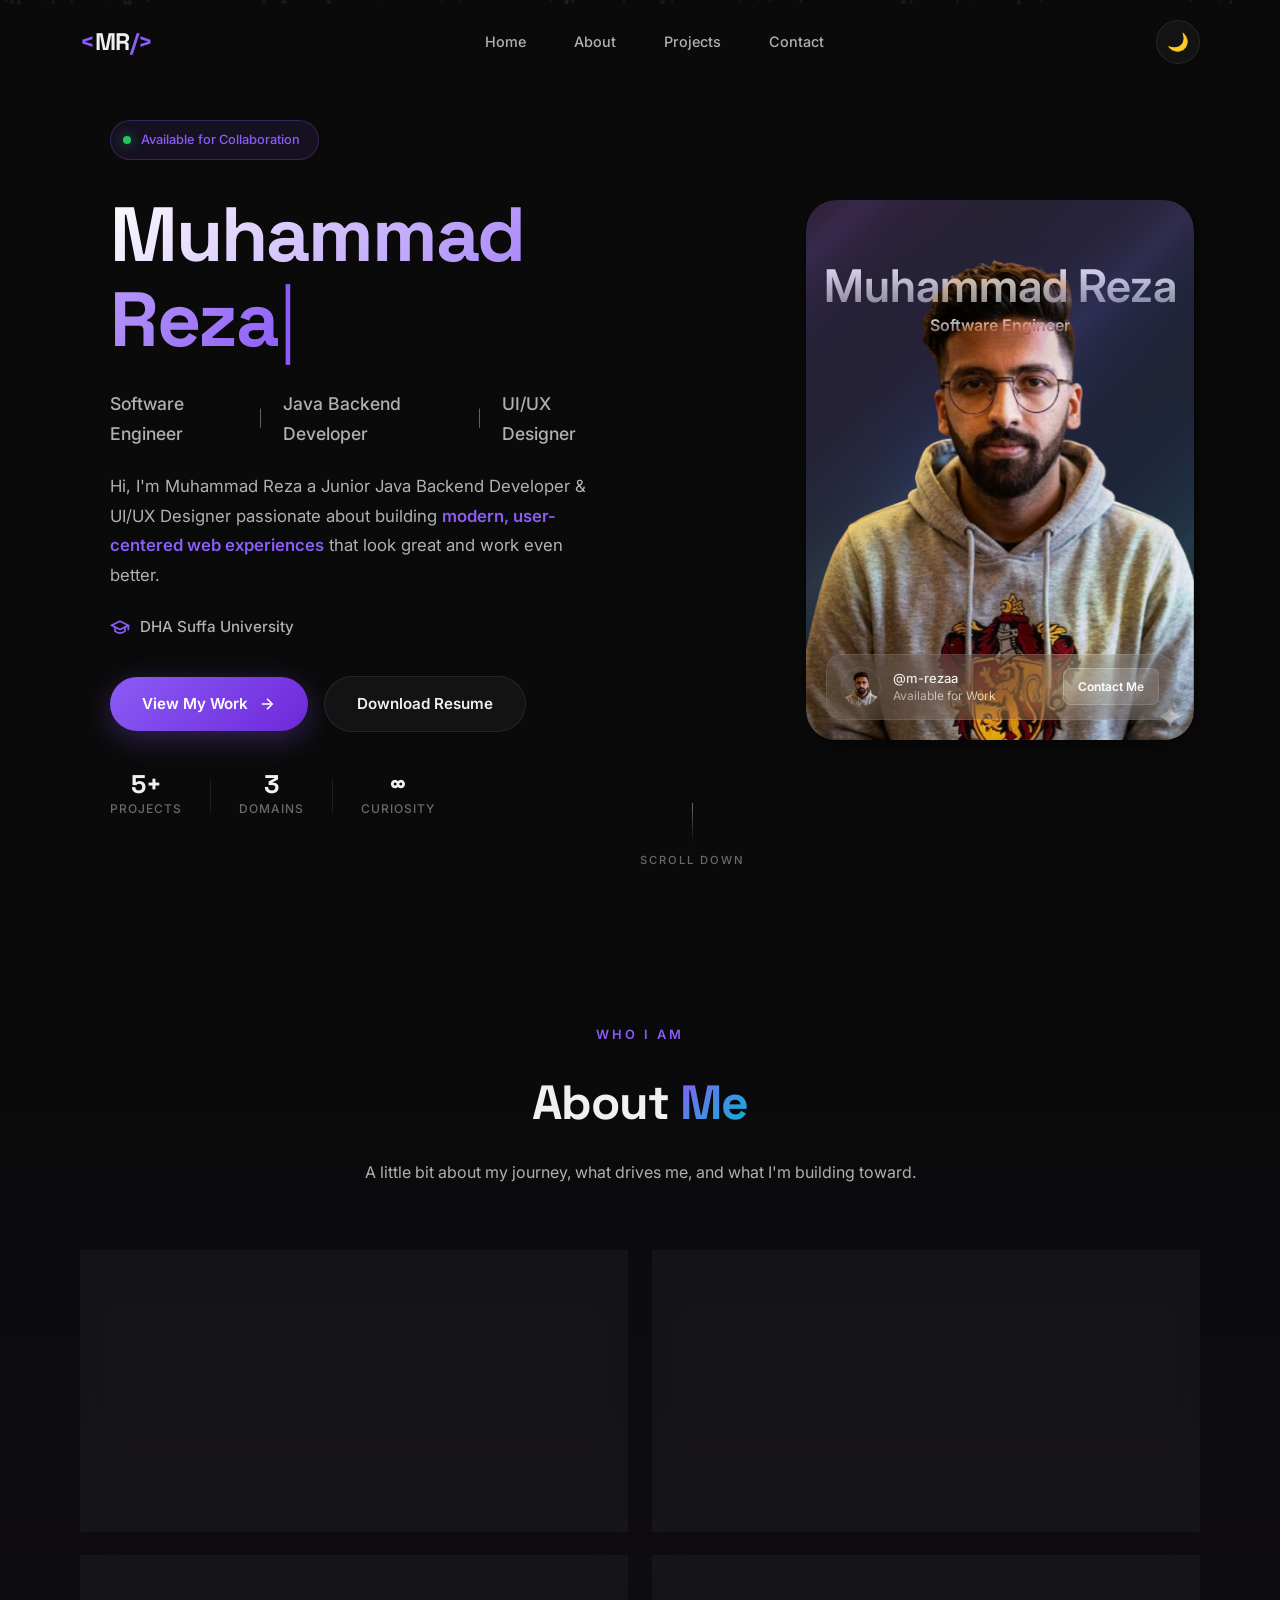
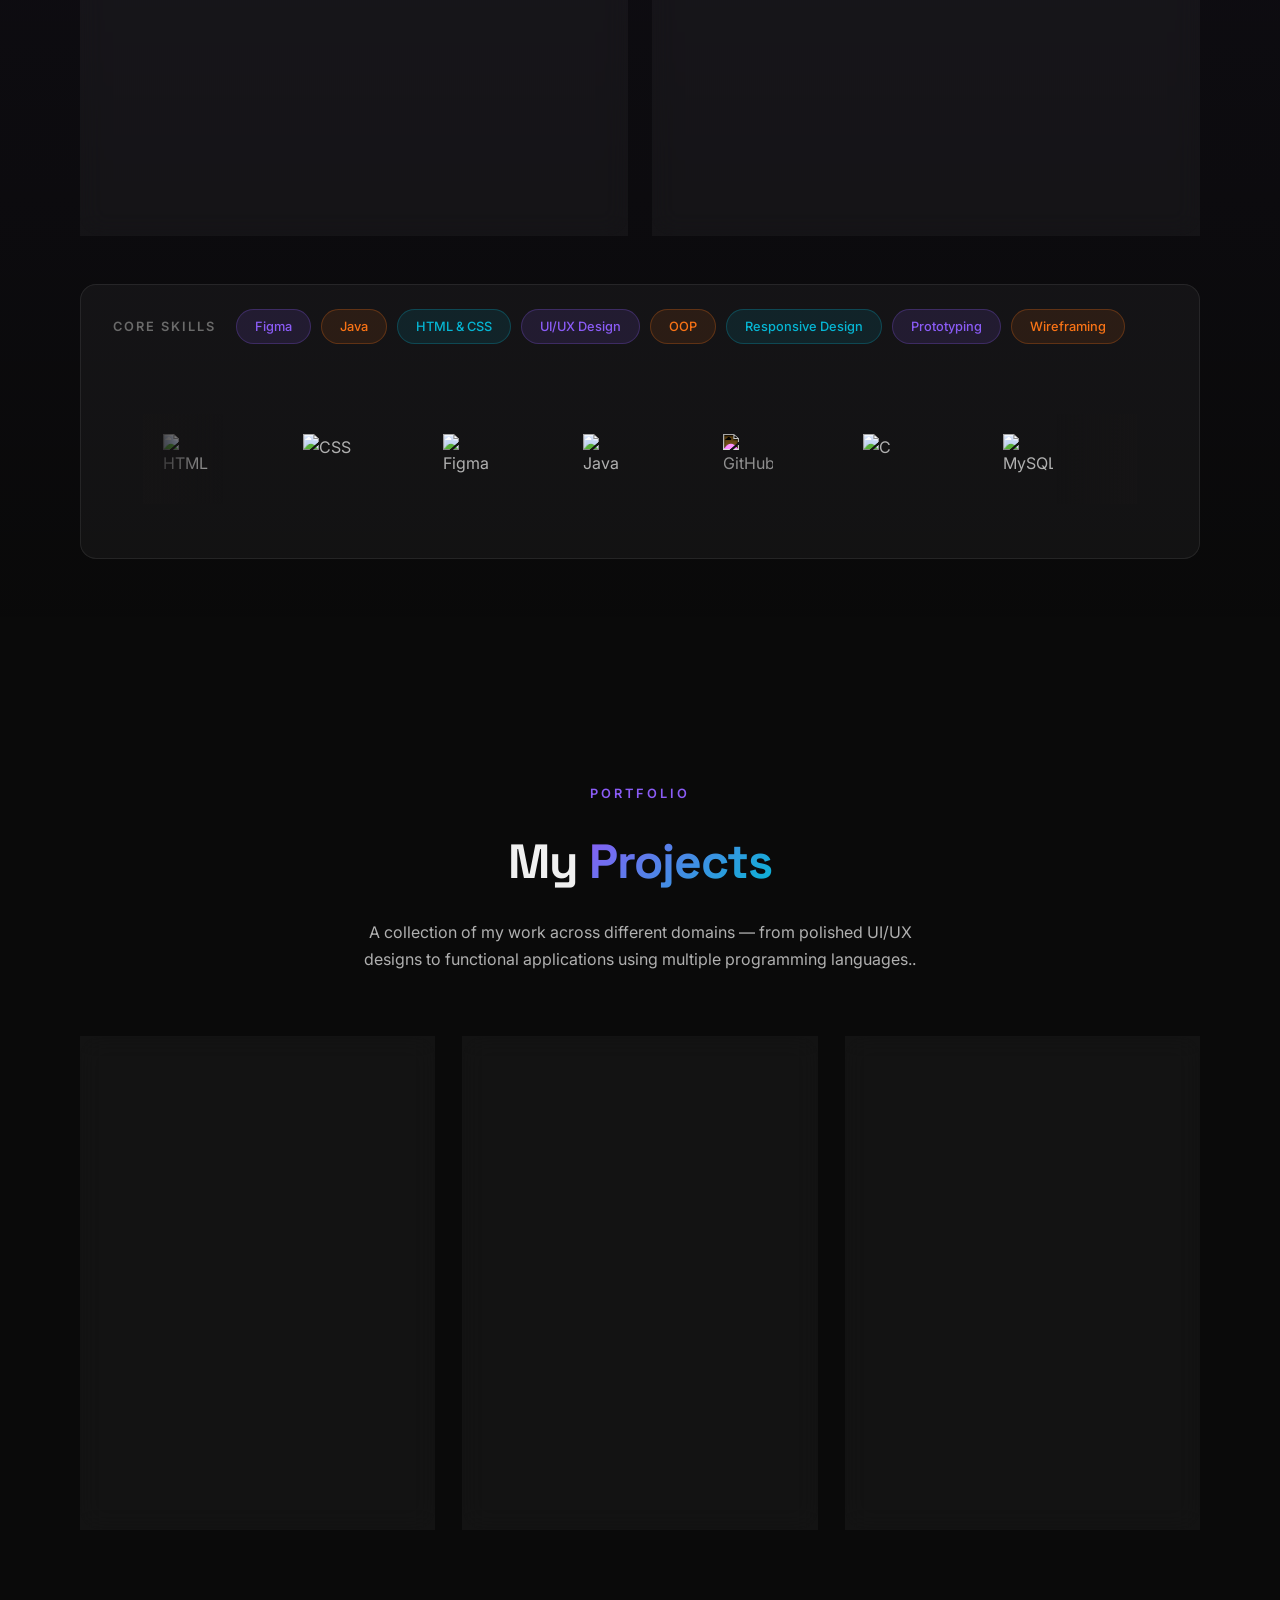
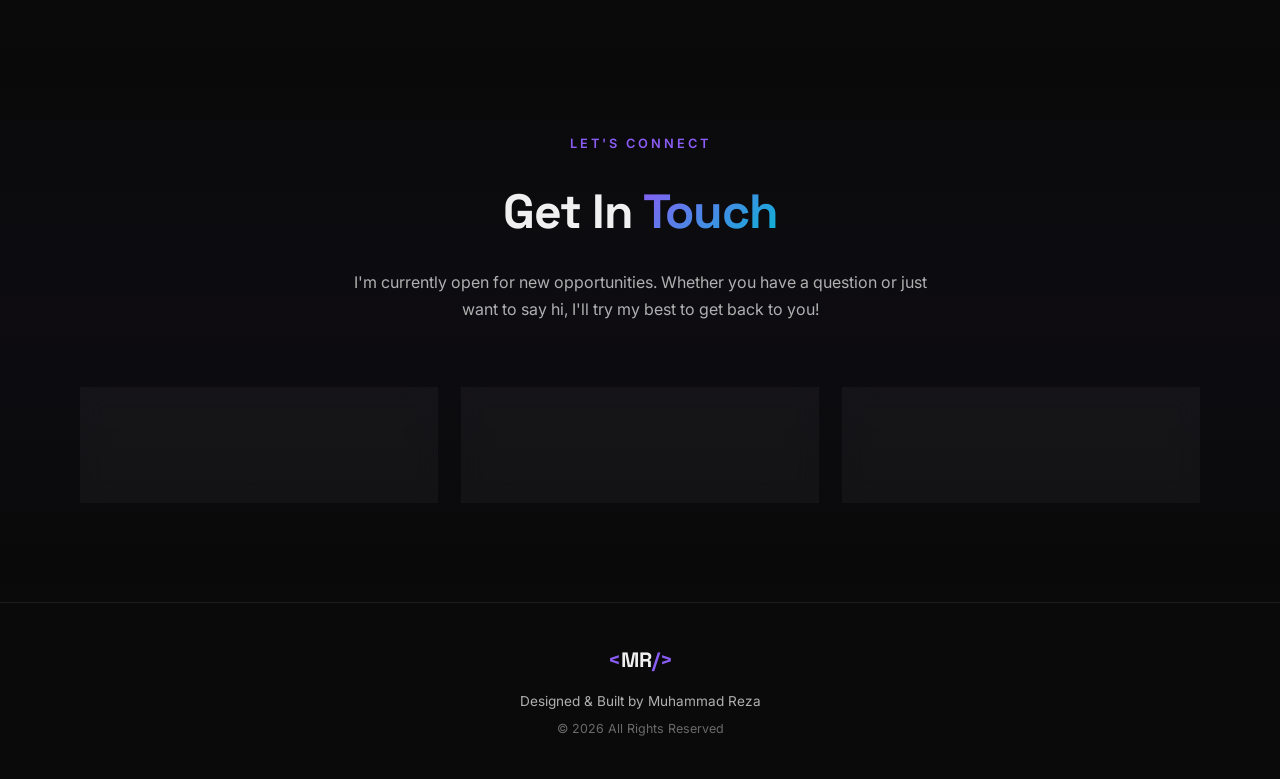
==== index.html @ 464d086c "Updated index.html" ====
<!DOCTYPE html>
<html lang="en" data-theme="dark">
<head>
    <meta charset="UTF-8">
    <meta name="viewport" content="width=device-width, initial-scale=1.0">
    <meta name="description" content="Muhammad Reza - Software Engineer & UI/UX Designer Portfolio. DHA Suffa University student skilled in Figma, Java, and Web Development.">
    <link rel="icon" type="image/png" href="favicon.png" sizes="32x32">
    <title>Muhammad Reza | Software Engineer & UI/UX Designer</title>
    <link rel="preconnect" href="https://fonts.googleapis.com">
    <link rel="preconnect" href="https://fonts.gstatic.com" crossorigin>
    <link href="https://fonts.googleapis.com/css2?family=Inter:wght@300;400;500;600;700;800;900&family=Space+Grotesk:wght@400;500;600;700&display=swap" rel="stylesheet">
    <link href="https://unpkg.com/aos@2.3.4/dist/aos.css" rel="stylesheet">
    <link rel="stylesheet" href="style.css">
</head>
<body>
    <div class="particles" id="particles"></div>

    <!-- Navigation -->
    <nav class="navbar" id="navbar">
        <div class="nav-container">
            <a href="#" class="nav-logo">
                <span class="logo-bracket">&lt;</span>MR<span class="logo-bracket">/&gt;</span>
            </a>
            <ul class="nav-links">
                <li><a href="#home" class="nav-link active">Home</a></li>
                <li><a href="#about" class="nav-link">About</a></li>
                <li><a href="#projects" class="nav-link">Projects</a></li>
                <li><a href="#contact" class="nav-link">Contact</a></li>
            </ul>
            <button class="theme-toggle" id="themeToggle" aria-label="Toggle dark mode">
                <span class="theme-icon moon">🌙</span>
                <span class="theme-icon sun">☀️</span>
            </button>
        </div>
    </nav>

    <!-- Hero Section -->
    <section class="hero" id="home">
        <div class="hero-container">
            <div class="hero-content">
                <div class="hero-badge">
                    <span class="badge-dot"></span>
                    <span>Available for Collaboration</span>
                </div>

                <h1 class="hero-name text-type-heading">
                    <span id="textTypeContent" class="text-type__content"></span><span id="textTypeCursor" class="text-type__cursor">|</span>
                </h1>

                <div class="hero-titles">
                    <span class="title-tag">Software Engineer</span>
                    <span class="title-divider">|</span>
                    <span class="title-tag">Java Backend Developer</span>
                    <span class="title-divider">|</span>
                    <span class="title-tag">UI/UX Designer</span>
                </div>

                <p class="hero-tagline">
                    Hi, I'm Muhammad Reza a Junior Java Backend Developer & UI/UX Designer passionate about building <span class="tagline-highlight">modern, user-centered web experiences</span> that look great and work even better.
                </p>

                <div class="hero-university">
                    <svg class="uni-icon" viewBox="0 0 24 24" fill="none" stroke="currentColor" stroke-width="2">
                        <path d="M22 10v6M2 10l10-5 10 5-10 5z"/>
                        <path d="M6 12v5c3 3 9 3 12 0v-5"/>
                    </svg>
                    <span>DHA Suffa University</span>
                </div>

                <div class="hero-cta">
                    <a href="#projects" class="btn btn-primary">
                        <span>View My Work</span>
                        <svg viewBox="0 0 24 24" fill="none" stroke="currentColor" stroke-width="2">
                            <path d="M5 12h14M12 5l7 7-7 7"/>
                        </svg>
                    </a>
                    <a href="Muhammad_Reza_Resume.pdf" download="Muhammad_Reza_Resume.pdf" class="btn btn-secondary">
                        <span>Download Resume</span>
                    </a>
                </div>

                <div class="hero-stats">
                    <div class="stat-item">
                        <span class="stat-number">5+</span>
                        <span class="stat-label">Projects</span>
                    </div>
                    <div class="stat-divider"></div>
                    <div class="stat-item">
                        <span class="stat-number">3</span>
                        <span class="stat-label">Domains</span>
                    </div>
                    <div class="stat-divider"></div>
                    <div class="stat-item">
                        <span class="stat-number">∞</span>
                        <span class="stat-label">Curiosity</span>
                    </div>
                </div>
            </div>

            <div class="hero-visual">
                <div class="pc-card-wrapper" id="profileCard" style="--inner-gradient: linear-gradient(145deg,#60496e8c 0%,#71C4FF44 100%); --behind-glow-color: rgba(125, 190, 255, 0.67); --behind-glow-size: 50%;">
                    <div class="pc-behind"></div>
                    <div class="pc-card-shell">
                        <section class="pc-card">
                            <div class="pc-inside">
                                <div class="pc-shine"></div>
                                <div class="pc-glare"></div>
                                <div class="pc-content pc-avatar-content">
                                    <img class="avatar" src="reza-portfolio.png" alt="Muhammad Reza avatar" loading="lazy">
                                    <div class="pc-user-info">
                                        <div class="pc-user-details">
                                            <div class="pc-mini-avatar">
                                                <img src="reza-portfolio.png" alt="Muhammad Reza mini avatar" loading="lazy">
                                            </div>
                                            <div class="pc-user-text">
                                                <div class="pc-handle">@m-rezaa</div>
                                                <div class="pc-status">Available for Work</div>
                                            </div>
                                        </div>
                                        <button class="pc-contact-btn" type="button" aria-label="Contact Muhammad Reza">Contact Me</button>
                                    </div>
                                </div>
                                <div class="pc-content">
                                    <div class="pc-details">
                                        <h3>Muhammad Reza</h3>
                                        <p>Software Engineer</p>
                                    </div>
                                </div>
                            </div>
                        </section>
                    </div>
                </div>
            </div>
        </div>

        <div class="scroll-indicator">
            <div class="scroll-line"></div>
            <span>Scroll Down</span>
        </div>
    </section>

    <!-- About Me Section -->
    <section class="about" id="about">
        <div class="about-container">
            <div class="section-header" data-aos="fade-up">
                <span class="section-tag">Who I Am</span>
                <h2 class="section-title">About <span class="text-gradient">Me</span></h2>
                <p class="section-subtitle">A little bit about my journey, what drives me, and what I'm building toward.</p>
            </div>

            <div class="about-grid">
                <div class="about-card glass-card" data-aos="fade-up" data-aos-delay="100">
                    <div class="about-card-icon">🎯</div>
                    <h3>My Goal</h3>
                    <p>I'm working toward becoming a full-stack developer who can also design beautiful interfaces. I want to build products that are both technically solid and delightful to use — bridging the gap between engineering and design.</p>
                </div>

                <div class="about-card glass-card" data-aos="fade-up" data-aos-delay="200">
                    <div class="about-card-icon">📚</div>
                    <h3>What I'm Learning</h3>
                    <p>Right now I'm deepening my skills in <strong>JavaScript</strong> and exploring <strong>React</strong> for building dynamic UIs. I'm also leveling up my Figma prototyping and learning how great design systems are built.</p>
                </div>

                <div class="about-card glass-card" data-aos="fade-up" data-aos-delay="300">
                    <div class="about-card-icon">⚡</div>
                    <h3>What I Love Building</h3>
                    <p>I enjoy building things people actually use — clean landing pages, intuitive dashboards, and interactive experiences. If it looks great and solves a real problem, I'm in. I especially love when <strong>design meets functionality</strong>.</p>
                </div>

                <div class="about-card glass-card" data-aos="fade-up" data-aos-delay="400">
                    <div class="about-card-icon">🌱</div>
                    <h3>My Approach</h3>
                    <p>I believe great software starts with empathy. I think about the end user first, then figure out how to build it. I'm detail-oriented, curious, and always pushing myself to write cleaner code and design more thoughtfully.</p>
                </div>
            </div>

            <div class="skills-strip" data-aos="fade-up" data-aos-delay="200">
                <div class="skills-strip-top">
                    <div class="skills-label">Core Skills</div>
                    <div class="skills-list">
                        <span class="skill-badge purple">Figma</span>
                        <span class="skill-badge orange">Java</span>
                        <span class="skill-badge cyan">HTML & CSS</span>
                        <span class="skill-badge purple">UI/UX Design</span>
                        <span class="skill-badge orange">OOP</span>
                        <span class="skill-badge cyan">Responsive Design</span>
                        <span class="skill-badge purple">Prototyping</span>
                        <span class="skill-badge orange">Wireframing</span>
                    </div>
                </div>
                <div class="skills-logo-loop">
                    <div class="logoloop logoloop--horizontal logoloop--fade" role="region" aria-label="Core skills loop">
                        <div class="logoloop__track" id="skills-logoloop-track">
                            <ul class="logoloop__list" role="list">
                                <li class="logoloop__item">
                                    <div class="logoloop-logo"><img src="https://cdn.jsdelivr.net/gh/devicons/devicon@latest/icons/html5/html5-original.svg" alt="HTML" title="HTML" loading="lazy" draggable="false"></div>
                                </li>
                                <li class="logoloop__item">
                                    <div class="logoloop-logo"><img src="https://cdn.jsdelivr.net/gh/devicons/devicon@latest/icons/css3/css3-original.svg" alt="CSS" title="CSS" loading="lazy" draggable="false"></div>
                                </li>
                                <li class="logoloop__item">
                                    <div class="logoloop-logo"><img src="https://cdn.jsdelivr.net/gh/devicons/devicon@latest/icons/figma/figma-original.svg" alt="Figma" title="Figma" loading="lazy" draggable="false"></div>
                                </li>
                                <li class="logoloop__item">
                                    <div class="logoloop-logo"><img src="https://cdn.jsdelivr.net/gh/devicons/devicon@latest/icons/java/java-original.svg" alt="Java" title="Java" loading="lazy" draggable="false"></div>
                                </li>
                                <li class="logoloop__item">
                                    <div class="logoloop-logo logoloop-logo--github"><img src="https://cdn.jsdelivr.net/gh/devicons/devicon@latest/icons/github/github-original.svg" alt="GitHub" title="GitHub" loading="lazy" draggable="false"></div>
                                </li>
                                <li class="logoloop__item">
                                    <div class="logoloop-logo"><img src="https://cdn.jsdelivr.net/gh/devicons/devicon@latest/icons/c/c-original.svg" alt="C" title="C" loading="lazy" draggable="false"></div>
                                </li>
                                <li class="logoloop__item">
                                    <div class="logoloop-logo"><img src="https://cdn.jsdelivr.net/gh/devicons/devicon@latest/icons/mysql/mysql-original.svg" alt="MySQL" title="MySQL" loading="lazy" draggable="false"></div>
                                </li>
                            </ul>
                            <ul class="logoloop__list" role="list" aria-hidden="true">
                                <li class="logoloop__item">
                                    <div class="logoloop-logo"><img src="https://cdn.jsdelivr.net/gh/devicons/devicon@latest/icons/html5/html5-original.svg" alt="HTML" loading="lazy" draggable="false"></div>
                                </li>
                                <li class="logoloop__item">
                                    <div class="logoloop-logo"><img src="https://cdn.jsdelivr.net/gh/devicons/devicon@latest/icons/css3/css3-original.svg" alt="CSS" loading="lazy" draggable="false"></div>
                                </li>
                                <li class="logoloop__item">
                                    <div class="logoloop-logo"><img src="https://cdn.jsdelivr.net/gh/devicons/devicon@latest/icons/figma/figma-original.svg" alt="Figma" loading="lazy" draggable="false"></div>
                                </li>
                                <li class="logoloop__item">
                                    <div class="logoloop-logo"><img src="https://cdn.jsdelivr.net/gh/devicons/devicon@latest/icons/java/java-original.svg" alt="Java" loading="lazy" draggable="false"></div>
                                </li>
                                <li class="logoloop__item">
                                    <div class="logoloop-logo logoloop-logo--github"><img src="https://cdn.jsdelivr.net/gh/devicons/devicon@latest/icons/github/github-original.svg" alt="GitHub" loading="lazy" draggable="false"></div>
                                </li>
                                <li class="logoloop__item">
                                    <div class="logoloop-logo"><img src="https://cdn.jsdelivr.net/gh/devicons/devicon@latest/icons/c/c-original.svg" alt="C" loading="lazy" draggable="false"></div>
                                </li>
                                <li class="logoloop__item">
                                    <div class="logoloop-logo"><img src="https://cdn.jsdelivr.net/gh/devicons/devicon@latest/icons/mysql/mysql-original.svg" alt="MySQL" loading="lazy" draggable="false"></div>
                                </li>
                            </ul>
                        </div>
                    </div>
                </div>
            </div>
        </div>
    </section>

    <!-- Projects Section -->
    <section class="projects" id="projects">
        <div class="projects-container">
            <div class="section-header" data-aos="fade-up">
                <span class="section-tag">Portfolio</span>
                <h2 class="section-title">My <span class="text-gradient">Projects</span></h2>
                <p class="section-subtitle">A collection of my work across different domains — from polished UI/UX designs to functional applications using multiple programming languages..</p>
            </div>

            <div class="projects-grid">
                <div class="project-card glass-card" id="project-uiux" data-aos="fade-up" data-aos-delay="100">
                    <div class="card-glow card-glow-purple"></div>
                    <div class="project-icon-wrapper purple-gradient">
                        <svg viewBox="0 0 24 24" fill="none" stroke="currentColor" stroke-width="1.5">
                            <rect x="3" y="3" width="18" height="18" rx="2"/>
                            <path d="M3 9h18M9 21V9"/>
                        </svg>
                    </div>
                    <div class="project-number">01</div>
                    <h3 class="project-title">UI/UX Design</h3>
                    <p class="project-description">Mastered the art of user interface and experience design using <strong>Figma</strong>. Crafting pixel-perfect, user-centered designs with intuitive flows, clean aesthetics, and modern design principles.</p>
                    <div class="project-tags">
                        <span>Figma</span>
                        <span>Prototyping</span>
                        <span>Wireframes</span>
                    </div>
                    <a href="design.html" class="project-cta" id="btn-uiux">
                        <span>UI/UX Projects</span>
                        <svg viewBox="0 0 24 24" fill="none" stroke="currentColor" stroke-width="2">
                            <path d="M7 17L17 7M17 7H7M17 7v10"/>
                        </svg>
                    </a>
                </div>

                <div class="project-card glass-card" id="project-java" data-aos="fade-up" data-aos-delay="200">
                    <div class="card-glow card-glow-orange"></div>
                    <div class="project-icon-wrapper orange-gradient">
                        <svg viewBox="0 0 24 24" fill="none" stroke="currentColor" stroke-width="1.5">
                            <polyline points="16 18 22 12 16 6"/>
                            <polyline points="8 6 2 12 8 18"/>
                        </svg>
                    </div>
                    <div class="project-number">02</div>
                    <h3 class="project-title">Java Backend Development</h3>
                    <p class="project-description">Built multiple real world projects using <strong>Java</strong> with a focus on object-oriented programming concepts, <strong>GUI</strong> Integration, clean architecture, and efficient Backend <strong>MySQL</strong> logic.</p>
                    <div class="project-tags">
                        <span>Java</span>
                        <span>OOP</span>
                        <span>GUI</span>
                        <span>DSA</span>
                    </div>
                    <a href="java.html" class="project-cta" id="btn-java">
                        <span>Java Projects</span>
                        <svg viewBox="0 0 24 24" fill="none" stroke="currentColor" stroke-width="2">
                            <path d="M7 17L17 7M17 7H7M17 7v10"/>
                        </svg>
                    </a>
                </div>

                <div class="project-card glass-card" id="project-c" data-aos="fade-up" data-aos-delay="300">
                    <div class="card-glow card-glow-cyan"></div>
                    <div class="project-icon-wrapper cyan-gradient">
                        <svg viewBox="0 0 24 24" fill="none" stroke="currentColor" stroke-width="1.5">
                            <path d="M18.5 9.5a7 7 0 1 0 0 5M18.5 12h-5"/>
                        </svg>
                    </div>
                    <div class="project-number">03</div>
                    <h3 class="project-title">C Language</h3>
                    <p class="project-description">Built foundational programs like <strong>Cricket game</strong> and <strong>Food Ordering System</strong> in <strong>C</strong> focusing on memory management, data structures, and low-level programming. Developed problem-solving skills through hands-on implementations of algorithms and system-level logic.</p>
                    <div class="project-tags">
                        <span>C</span>
                        <span>Algorithms</span>
                    </div>
                    <a href="c.html" class="project-cta" id="btn-c">
                        <span>C Projects</span>
                        <svg viewBox="0 0 24 24" fill="none" stroke="currentColor" stroke-width="2">
                            <path d="M7 17L17 7M17 7H7M17 7v10"/>
                        </svg>
                    </a>
                </div>

            </div>
        </div>
    </section>

    <!-- Contact Section -->
    <section class="contact" id="contact">
        <div class="contact-container">
            <div class="section-header" data-aos="fade-up">
                <span class="section-tag">Let's Connect</span>
                <h2 class="section-title">Get In <span class="text-gradient">Touch</span></h2>
                <p class="section-subtitle">I'm currently open for new opportunities. Whether you have a question or just want to say hi, I'll try my best to get back to you!</p>
            </div>

            <div class="contact-grid">
                <a href="https://www.linkedin.com/in/muhammad-reza-rawjani" target="_blank" class="contact-card glass-card" data-aos="fade-up" data-aos-delay="100">
                    <div class="contact-icon linkedin">
                        <svg viewBox="0 0 24 24" fill="none" stroke="currentColor" stroke-width="2">
                            <path d="M16 8a6 6 0 0 1 6 6v7h-4v-7a2 2 0 0 0-2-2 2 2 0 0 0-2 2v7h-4v-7a6 6 0 0 1 6-6z"/>
                            <rect x="2" y="9" width="4" height="12"/>
                            <circle cx="4" cy="4" r="2"/>
                        </svg>
                    </div>
                    <div class="contact-info">
                        <h3>LinkedIn</h3>
                        <p>Let's connect</p>
                    </div>
                    <div class="contact-arrow">
                        <svg viewBox="0 0 24 24" fill="none" stroke="currentColor" stroke-width="2">
                            <path d="M7 17L17 7M17 7H7M17 7v10"/>
                        </svg>
                    </div>
                </a>

                <a href="mailto:rzarji00@gmail.com" class="contact-card glass-card" data-aos="fade-up" data-aos-delay="200">
                    <div class="contact-icon gmail">
                        <svg viewBox="0 0 24 24" fill="none" stroke="currentColor" stroke-width="2">
                            <path d="M4 4h16c1.1 0 2 .9 2 2v12c0 1.1-.9 2-2 2H4c-1.1 0-2-.9-2-2V6c0-1.1.9-2 2-2z"/>
                            <polyline points="22,6 12,13 2,6"/>
                        </svg>
                    </div>
                    <div class="contact-info">
                        <h3>Email</h3>
                        <p>Drop a message</p>
                    </div>
                    <div class="contact-arrow">
                        <svg viewBox="0 0 24 24" fill="none" stroke="currentColor" stroke-width="2">
                            <path d="M7 17L17 7M17 7H7M17 7v10"/>
                        </svg>
                    </div>
                </a>

                <a href="https://github.com/m-rezaa" target="_blank" class="contact-card glass-card" data-aos="fade-up" data-aos-delay="300">
                    <div class="contact-icon github">
                        <svg viewBox="0 0 24 24" fill="none" stroke="currentColor" stroke-width="2">
                            <path d="M9 19c-5 1.5-5-2.5-7-3m14 6v-3.87a3.37 3.37 0 0 0-.94-2.61c3.14-.35 6.44-1.54 6.44-7A5.44 5.44 0 0 0 20 4.77 5.07 5.07 0 0 0 19.91 1S18.73.65 16 2.48a13.38 13.38 0 0 0-7 0C6.27.65 5.09 1 5.09 1A5.07 5.07 0 0 0 5 4.77a5.44 5.44 0 0 0-1.5 3.78c0 5.42 3.3 6.61 6.44 7A3.37 3.37 0 0 0 9 18.13V22"/>
                        </svg>
                    </div>
                    <div class="contact-info">
                        <h3>GitHub</h3>
                        <p>Check my code</p>
                    </div>
                    <div class="contact-arrow">
                        <svg viewBox="0 0 24 24" fill="none" stroke="currentColor" stroke-width="2">
                            <path d="M7 17L17 7M17 7H7M17 7v10"/>
                        </svg>
                    </div>
                </a>
            </div>
        </div>
    </section>

    <!-- Footer -->
    <footer class="footer">
        <div class="footer-container">
            <div class="footer-logo">
                <span class="logo-bracket">&lt;</span>MR<span class="logo-bracket">/&gt;</span>
            </div>
            <p class="footer-text">Designed & Built by Muhammad Reza</p>
            <p class="footer-copy">&copy; 2026 All Rights Reserved</p>
        </div>
    </footer>

    <script src="https://unpkg.com/aos@2.3.4/dist/aos.js"></script>
    <script src="script.js"></script>
</body>
</html>
---- style.css ----
/* ===== RESET & BASE ===== */
*, *::before, *::after { margin: 0; padding: 0; box-sizing: border-box; }

/* ===== DARK THEME (default) ===== */
:root,
[data-theme="dark"] {
    --bg: #0a0a0a;
    --bg-2: #111111;
    --bg-3: #1a1a1a;
    --border: rgba(255, 255, 255, 0.08);
    --border-hover: rgba(255, 255, 255, 0.16);
    --text: #f0f0f0;
    --text-muted: #b0b0b0;
    --text-dim: #6a6a6a;
    --glass-bg: rgba(255, 255, 255, 0.04);
    --glass-hover: rgba(255, 255, 255, 0.08);
    --purple: #8b5cf6;
    --purple-glow: rgba(139, 92, 246, 0.3);
    --orange: #f97316;
    --orange-glow: rgba(249, 115, 22, 0.3);
    --cyan: #06b6d4;
    --cyan-glow: rgba(6, 182, 212, 0.3);
    --shadow: rgba(0, 0, 0, 0.5);
    --particle-color: rgba(255, 255, 255, 0.06);
    --nav-bg: rgba(10, 10, 10, 0.88);
}

/* ===== LIGHT THEME ===== */
[data-theme="light"] {
    --bg: #f5f5f7;
    --bg-2: #ffffff;
    --bg-3: #ebebeb;
    --border: rgba(0, 0, 0, 0.08);
    --border-hover: rgba(0, 0, 0, 0.16);
    --text: #111111;
    --text-muted: #555555;
    --text-dim: #999999;
    --glass-bg: rgba(255, 255, 255, 0.7);
    --glass-hover: rgba(255, 255, 255, 0.9);
    --purple: #7c3aed;
    --purple-glow: rgba(124, 58, 237, 0.2);
    --orange: #ea580c;
    --orange-glow: rgba(234, 88, 12, 0.2);
    --cyan: #0891b2;
    --cyan-glow: rgba(8, 145, 178, 0.2);
    --shadow: rgba(0, 0, 0, 0.12);
    --particle-color: rgba(0, 0, 0, 0.04);
    --nav-bg: rgba(245, 245, 247, 0.88);
}

--font-main: 'Inter', sans-serif;
--font-display: 'Space Grotesk', sans-serif;

html { scroll-behavior: smooth; scroll-padding-top: 80px; }

body {
    font-family: 'Inter', sans-serif;
    background: var(--bg);
    color: var(--text-muted);
    line-height: 1.7;
    overflow-x: hidden;
    transition: background 0.4s ease, color 0.4s ease;
}

/* ===== PARTICLES ===== */
.particles {
    position: fixed; inset: 0;
    z-index: 0; pointer-events: none;
    overflow: hidden;
}

.particle {
    position: absolute;
    border-radius: 50%;
    background: var(--particle-color);
    animation: floatParticle linear infinite;
}

@keyframes floatParticle {
    0% { transform: translateY(100vh) rotate(0deg); opacity: 0; }
    10% { opacity: 1; }
    90% { opacity: 1; }
    100% { transform: translateY(-10vh) rotate(360deg); opacity: 0; }
}

/* ===== NAVBAR ===== */
.navbar {
    position: fixed; top: 0; left: 0; right: 0;
    z-index: 1000;
    padding: 20px 0;
    transition: all 0.4s ease;
    backdrop-filter: blur(0px);
}

.navbar.scrolled {
    padding: 12px 0;
    background: var(--nav-bg);
    backdrop-filter: blur(24px);
    border-bottom: 1px solid var(--border);
    box-shadow: 0 4px 30px var(--shadow);
}

.nav-container {
    max-width: 1200px; margin: 0 auto;
    padding: 0 40px;
    display: flex; justify-content: space-between; align-items: center;
}

.nav-logo {
    font-family: 'Space Grotesk', sans-serif;
    font-size: 1.5rem; font-weight: 700;
    color: var(--text);
    text-decoration: none;
    letter-spacing: -0.5px;
    transition: opacity 0.2s ease;
}
.nav-logo:hover { opacity: 0.8; }

.logo-bracket { color: var(--purple); }

.nav-links {
    display: flex; gap: 8px;
    list-style: none;
}

.nav-link {
    color: var(--text-muted);
    text-decoration: none;
    font-size: 0.9rem; font-weight: 500;
    padding: 8px 20px;
    border-radius: 100px;
    transition: all 0.3s ease;
}

.nav-link:hover, .nav-link.active {
    color: var(--text);
    background: var(--glass-bg);
}

/* ===== THEME TOGGLE ===== */
.theme-toggle {
    width: 44px; height: 44px;
    border-radius: 50%;
    border: 1px solid var(--border);
    background: var(--glass-bg);
    cursor: pointer;
    display: flex; align-items: center; justify-content: center;
    font-size: 1.1rem;
    transition: all 0.3s ease;
    position: relative;
    overflow: hidden;
    backdrop-filter: blur(8px);
}

.theme-toggle:hover {
    background: var(--glass-hover);
    border-color: var(--border-hover);
    transform: rotate(15deg) scale(1.1);
}

.theme-icon {
    position: absolute;
    transition: all 0.4s cubic-bezier(0.4, 0, 0.2, 1);
}

[data-theme="dark"] .moon { opacity: 1; transform: translateY(0); }
[data-theme="dark"] .sun  { opacity: 0; transform: translateY(20px); }
[data-theme="light"] .moon { opacity: 0; transform: translateY(-20px); }
[data-theme="light"] .sun  { opacity: 1; transform: translateY(0); }

/* ===== GLASS CARD ===== */
.glass-card {
    background: var(--glass-bg);
    border: 1px solid var(--border);
    border-radius: 16px;
    backdrop-filter: blur(12px);
    transition: all 0.4s cubic-bezier(0.4, 0, 0.2, 1);
}

.glass-card:hover {
    background: var(--glass-hover);
    border-color: var(--border-hover);
    transform: translateY(-6px);
    box-shadow: 0 24px 60px var(--shadow);
}

/* ===== HERO SECTION ===== */
.hero {
    min-height: 100vh;
    display: flex; align-items: center;
    position: relative; z-index: 1;
    padding: 120px 0 80px;
}

.hero-container {
    max-width: 1200px; margin: 0 auto;
    padding: 0 40px;
    display: grid;
    grid-template-columns: 1.2fr 0.8fr;
    gap: 120px; align-items: center;
}

.hero-content {
    margin-left: 30px;
    margin-right: 60px;
    padding-right: 10px;
}

/* Hero Badge */
.hero-badge {
    display: inline-flex; align-items: center; gap: 10px;
    padding: 8px 18px 8px 12px;
    border-radius: 100px;
    background: rgba(139, 92, 246, 0.1);
    border: 1px solid rgba(139, 92, 246, 0.25);
    font-size: 0.8rem; font-weight: 500;
    color: var(--purple);
    margin-bottom: 32px;
    animation: fadeInUp 0.8s ease;
}

.badge-dot {
    width: 8px; height: 8px;
    border-radius: 50%;
    background: #22c55e;
    box-shadow: 0 0 12px rgba(34, 197, 94, 0.6);
    animation: pulse 2s infinite;
}

@keyframes pulse {
    0%, 100% { opacity: 1; transform: scale(1); }
    50% { opacity: 0.6; transform: scale(1.3); }
}

/* Hero Name */
.hero-name {
    font-family: 'Space Grotesk', sans-serif;
    font-size: clamp(3rem, 6vw, 5rem);
    font-weight: 800;
    line-height: 1.05;
    letter-spacing: -2px;
    margin-bottom: 20px;
}

.name-line { display: block; color: var(--text); animation: fadeInUp 0.8s ease 0.1s both; }

.name-highlight {
    background: linear-gradient(135deg, var(--purple), var(--cyan));
    -webkit-background-clip: text;
    -webkit-text-fill-color: transparent;
    background-clip: text;
    animation: fadeInUp 0.8s ease 0.2s both;
}

/* Hero Titles */
.hero-titles {
    display: flex; align-items: center; gap: 20px;
    margin-bottom: 24px;
    animation: fadeInUp 0.8s ease 0.3s both;
}

.title-tag {
    font-size: 1.1rem; font-weight: 500;
    color: var(--text-muted);
}

.title-divider {
    color: var(--text-dim);
    font-weight: 300;
}

/* Hero Tagline */
.hero-tagline {
    font-size: 1.05rem;
    color: var(--text-muted);
    line-height: 1.75;
    margin-bottom: 24px;
    max-width: 520px;
    animation: fadeInUp 0.8s ease 0.35s both;
}

.tagline-highlight {
    color: var(--purple);
    font-weight: 600;
}

/* University */
.hero-university {
    display: inline-flex; align-items: center; gap: 10px;
    font-size: 0.95rem; font-weight: 500;
    color: var(--text-muted);
    margin-bottom: 36px;
    animation: fadeInUp 0.8s ease 0.4s both;
}

.uni-icon { width: 20px; height: 20px; color: var(--purple); }

/* Hero CTA */
.hero-cta {
    display: flex; align-items: center; gap: 16px;
    flex-wrap: wrap;
    animation: fadeInUp 0.8s ease 0.5s both;
    margin-bottom: 40px;
}

.btn {
    display: inline-flex; align-items: center; gap: 10px;
    padding: 14px 32px;
    border-radius: 100px;
    font-family: 'Inter', sans-serif;
    font-size: 0.95rem; font-weight: 600;
    text-decoration: none;
    cursor: pointer;
    transition: all 0.3s ease;
    position: relative;
    overflow: hidden;
}

.btn svg { width: 18px; height: 18px; transition: transform 0.3s ease; }
.btn:hover svg { transform: translateX(4px); }

.btn-primary {
    background: linear-gradient(135deg, var(--purple), #6d28d9);
    color: #ffffff;
    box-shadow: 0 8px 30px var(--purple-glow);
}

.btn-primary:hover {
    box-shadow: 0 12px 40px rgba(139, 92, 246, 0.5);
    transform: translateY(-2px);
}

.btn-secondary {
    background: var(--glass-bg);
    border: 1px solid var(--border);
    color: var(--text);
    backdrop-filter: blur(8px);
}

.btn-secondary:hover {
    background: var(--glass-hover);
    border-color: var(--border-hover);
    transform: translateY(-2px);
}

/* Ripple */
.btn .ripple, .project-cta .ripple {
    position: absolute;
    border-radius: 50%;
    width: 8px; height: 8px;
    background: rgba(255, 255, 255, 0.35);
    transform: translate(-50%, -50%) scale(0);
    animation: rippleAnim 0.6s linear;
    pointer-events: none;
}

@keyframes rippleAnim {
    to { transform: translate(-50%, -50%) scale(30); opacity: 0; }
}

/* Hero Stats */
.hero-stats {
    display: flex; align-items: center; gap: 28px;
    animation: fadeInUp 0.8s ease 0.6s both;
}

.stat-item {
    display: flex; flex-direction: column; align-items: center; gap: 2px;
}

.stat-number {
    font-family: 'Space Grotesk', sans-serif;
    font-size: 1.6rem; font-weight: 800;
    color: var(--text);
    line-height: 1;
}

.stat-label {
    font-size: 0.75rem; font-weight: 500;
    color: var(--text-dim);
    text-transform: uppercase;
    letter-spacing: 1px;
}

.stat-divider {
    width: 1px; height: 36px;
    background: var(--border);
}

/* ===== HERO VISUAL ===== */
.hero-visual {
    display: flex; justify-content: center; align-items: center;
    animation: fadeInUp 1s ease 0.4s both;
}

.visual-3d-card {
    width: 340px; height: 400px;
    perspective: 1000px;
}

.card-inner {
    width: 100%; height: 100%;
    background: linear-gradient(145deg, rgba(255, 255, 255, 0.06), rgba(255, 255, 255, 0.02));
    border: 1px solid var(--border);
    border-radius: 24px;
    backdrop-filter: blur(20px);
    display: flex; flex-direction: column;
    align-items: center; justify-content: center;
    gap: 30px;
    position: relative; overflow: hidden;
    transform-style: preserve-3d;
    transition: transform 0.4s ease;
    box-shadow: 0 30px 80px var(--shadow), inset 0 1px 0 rgba(255, 255, 255, 0.1);
}

/* Floating Shapes */
.floating-shapes { position: absolute; inset: 0; pointer-events: none; }

.shape {
    position: absolute; border-radius: 50%;
    filter: blur(40px); opacity: 0.4;
}

.shape-1 { width: 120px; height: 120px; background: var(--purple); top: -20px; right: -20px; animation: float1 6s ease-in-out infinite; }
.shape-2 { width: 80px; height: 80px; background: var(--cyan); bottom: 20px; left: -10px; animation: float2 8s ease-in-out infinite; }
.shape-3 { width: 60px; height: 60px; background: var(--orange); top: 50%; right: 10%; animation: float3 7s ease-in-out infinite; }
.shape-4 { width: 100px; height: 100px; background: var(--purple); bottom: -20px; right: 30%; animation: float1 9s ease-in-out infinite reverse; }

@keyframes float1 {
    0%, 100% { transform: translate(0, 0) scale(1); }
    50% { transform: translate(-20px, 20px) scale(1.1); }
}
@keyframes float2 {
    0%, 100% { transform: translate(0, 0); }
    50% { transform: translate(15px, -15px); }
}
@keyframes float3 {
    0%, 100% { transform: translate(0, 0) rotate(0deg); }
    50% { transform: translate(-10px, 10px) rotate(180deg); }
}

/* Avatar */
.avatar-container {
    position: relative; z-index: 2;
    width: 120px; height: 120px;
}

.avatar-ring {
    position: absolute; inset: -6px;
    border-radius: 50%;
    border: 2px solid transparent;
    background: linear-gradient(135deg, var(--purple), var(--cyan)) border-box;
    -webkit-mask: linear-gradient(#fff 0 0) padding-box, linear-gradient(#fff 0 0);
    mask: linear-gradient(#fff 0 0) padding-box, linear-gradient(#fff 0 0);
    -webkit-mask-composite: xor;
    mask-composite: exclude;
    animation: spinRing 8s linear infinite;
}

@keyframes spinRing { to { transform: rotate(360deg); } }

.avatar-image {
    width: 100%; height: 100%;
    border-radius: 50%;
    object-fit: cover;
    box-shadow: 0 10px 40px var(--shadow);
    position: relative; z-index: 1;
}

/* Tech Stack Pills */
.tech-stack {
    display: flex; flex-wrap: wrap; gap: 8px;
    justify-content: center;
    position: relative; z-index: 2;
}

.tech-pill {
    padding: 6px 16px;
    border-radius: 100px;
    background: var(--glass-bg);
    border: 1px solid var(--border);
    font-size: 0.78rem; font-weight: 500;
    color: var(--text-muted);
    transition: all 0.3s ease;
}

.tech-pill:hover {
    background: var(--glass-hover);
    border-color: var(--purple);
    color: var(--purple);
    transform: translateY(-2px);
}

/* Scroll Indicator */
.scroll-indicator {
    position: absolute;
    bottom: 30px; left: 50%;
    transform: translateX(-50%);
    display: flex; flex-direction: column; align-items: center; gap: 8px;
    animation: fadeInUp 1s ease 1s both;
}

.scroll-indicator span {
    font-size: 0.7rem; font-weight: 500;
    color: var(--text-dim);
    text-transform: uppercase;
    letter-spacing: 2px;
}

.scroll-line {
    width: 1px; height: 40px;
    background: linear-gradient(to bottom, var(--text-dim), transparent);
    animation: scrollBounce 2s ease-in-out infinite;
}

@keyframes scrollBounce {
    0%, 100% { transform: scaleY(1); opacity: 1; }
    50% { transform: scaleY(0.5); opacity: 0.3; }
}

/* ===== ABOUT SECTION ===== */
.about {
    position: relative; z-index: 1;
    padding: 120px 0 100px;
    background: linear-gradient(180deg, transparent, rgba(139, 92, 246, 0.03), transparent);
}

.about-container {
    max-width: 1200px; margin: 0 auto;
    padding: 0 40px;
}

.about-grid {
    display: grid;
    grid-template-columns: repeat(2, 1fr);
    gap: 24px;
    margin-bottom: 48px;
}

.about-card {
    padding: 32px;
    border-radius: 20px;
    transition: all 0.4s cubic-bezier(0.4, 0, 0.2, 1);
}

.about-card:hover {
    transform: translateY(-6px);
    box-shadow: 0 24px 60px var(--shadow);
    border-color: rgba(139, 92, 246, 0.2);
}

.about-card-icon {
    font-size: 2rem;
    margin-bottom: 16px;
    display: block;
}

.about-card h3 {
    font-family: 'Space Grotesk', sans-serif;
    font-size: 1.15rem; font-weight: 700;
    color: var(--text);
    margin-bottom: 12px;
}

.about-card p {
    font-size: 0.9rem;
    color: var(--text-muted);
    line-height: 1.75;
}

.about-card p strong {
    color: var(--text);
    font-weight: 600;
}

/* Skills Strip */
.skills-strip {
    display: flex; flex-direction: column; gap: 36px;
    padding: 24px 32px;
    border-radius: 16px;
    background: var(--glass-bg);
    border: 1px solid var(--border);
}

.skills-strip-top {
    display: flex; align-items: center; gap: 20px;
    flex-wrap: wrap;
}

.skills-label {
    font-size: 0.8rem; font-weight: 600;
    text-transform: uppercase;
    letter-spacing: 2px;
    color: var(--text-dim);
    white-space: nowrap;
}

.skills-list {
    display: flex; flex-wrap: wrap; gap: 10px;
}

/* ===== LOGO LOOP ===== */
.skills-logo-loop {
    width: 100%;
    margin-top: 4px;
    padding: 30px 30px;
}

.logoloop {
    position: relative;
    overflow: hidden;
    width: 100%;
    --logoloop-gap: 90px;
    --logoloop-fade-color: #151415;
}

[data-theme="light"] .logoloop {
    --logoloop-fade-color: #ffffff;
}

.logoloop__track {
    display: flex;
    width: max-content;
    will-change: transform;
    user-select: none;
    animation: logoloop-scroll 22s linear infinite;
}

.logoloop__track.paused {
    animation-play-state: paused;
}

.logoloop__list {
    display: flex;
    align-items: center;
    list-style: none;
    padding: 20px;
    margin: 0;
}

.logoloop__item {
    flex: 0 0 auto;
    margin-right: var(--logoloop-gap);
}

.logoloop__item:last-child {
    margin-right: var(--logoloop-gap);
}

.logoloop-logo {
    display: flex;
    align-items: center;
    justify-content: center;
    transition: transform 0.3s cubic-bezier(0.4, 0, 0.2, 1);
    cursor: default;
}

.logoloop-logo img {
    height: 50px;
    width: 50px;
    object-fit: contain;
    display: block;
    pointer-events: none;
    transition: transform 0.3s cubic-bezier(0.4, 0, 0.2, 1),
                filter 0.3s ease;
}

.logoloop__item:hover .logoloop-logo {
    transform: translateY(-3px);
}

.logoloop__item:hover .logoloop-logo img {
    transform: scale(1.15);
}

.logoloop-logo--github img {
    filter: invert(1) brightness(1.8);
}

[data-theme="light"] .logoloop-logo--github img {
    filter: none;
}

.logoloop--fade::before,
.logoloop--fade::after {
    content: '';
    position: absolute;
    top: 0; bottom: 0;
    width: clamp(24px, 8%, 80px);
    pointer-events: none;
    z-index: 10;
}

.logoloop--fade::before {
    left: 0;
    background: linear-gradient(to right, var(--logoloop-fade-color) 0%, transparent 100%);
}

.logoloop--fade::after {
    right: 0;
    background: linear-gradient(to left, var(--logoloop-fade-color) 0%, transparent 100%);
}

@keyframes logoloop-scroll {
    from { transform: translateX(0); }
    to   { transform: translateX(-50%); }
}

@media (prefers-reduced-motion: reduce) {
    .logoloop__track { animation: none !important; }
}

.skill-badge {
    padding: 6px 18px;
    border-radius: 100px;
    font-size: 0.8rem; font-weight: 500;
    transition: all 0.3s ease;
}

.skill-badge:hover { transform: translateY(-2px) scale(1.05); }

.skill-badge.purple {
    background: rgba(139, 92, 246, 0.12);
    border: 1px solid rgba(139, 92, 246, 0.25);
    color: var(--purple);
}

.skill-badge.orange {
    background: rgba(249, 115, 22, 0.1);
    border: 1px solid rgba(249, 115, 22, 0.25);
    color: var(--orange);
}

.skill-badge.cyan {
    background: rgba(6, 182, 212, 0.1);
    border: 1px solid rgba(6, 182, 212, 0.25);
    color: var(--cyan);
}

/* ===== PROJECTS SECTION ===== */
.projects {
    position: relative; z-index: 1;
    padding: 120px 0 100px;
}

.projects-container {
    max-width: 1200px; margin: 0 auto;
    padding: 0 40px;
}

.section-header {
    text-align: center;
    margin-bottom: 64px;
}

.section-tag {
    display: inline-block;
    font-size: 0.8rem; font-weight: 600;
    text-transform: uppercase;
    letter-spacing: 3px;
    color: var(--purple);
    margin-bottom: 16px;
}

.section-title {
    font-family: 'Space Grotesk', sans-serif;
    font-size: clamp(2rem, 4vw, 3rem);
    font-weight: 800;
    color: var(--text);
    letter-spacing: -1px;
    margin-bottom: 16px;
}

.text-gradient {
    background: linear-gradient(135deg, var(--purple), var(--cyan));
    -webkit-background-clip: text;
    -webkit-text-fill-color: transparent;
    background-clip: text;
}

.section-subtitle {
    max-width: 600px; margin: 0 auto;
    font-size: 1rem; color: var(--text-muted);
    line-height: 1.7;
}

/* Project Cards Grid */
.projects-grid {
    display: grid;
    grid-template-columns: repeat(3, 1fr);
    gap: 28px;
}

.project-card {
    padding: 36px 30px;
    border-radius: 20px;
    position: relative;
    overflow: hidden;
    display: flex; flex-direction: column;
    transition: all 0.5s cubic-bezier(0.4, 0, 0.2, 1);
}

.project-card:hover {
    transform: translateY(-10px) scale(1.02);
    box-shadow: 0 30px 80px var(--shadow);
}

.card-glow {
    position: absolute;
    width: 200px; height: 200px;
    border-radius: 50%;
    filter: blur(80px);
    opacity: 0;
    transition: opacity 0.5s ease;
    pointer-events: none;
}

.project-card:hover .card-glow { opacity: 1; }

.card-glow-purple { background: var(--purple-glow); top: -60px; right: -60px; }
.card-glow-orange { background: var(--orange-glow); top: -60px; right: -60px; }
.card-glow-cyan { background: var(--cyan-glow); top: -60px; right: -60px; }

.project-icon-wrapper {
    width: 56px; height: 56px;
    border-radius: 14px;
    display: flex; align-items: center; justify-content: center;
    margin-bottom: 20px;
    position: relative; z-index: 1;
    transition: transform 0.3s ease;
}

.project-card:hover .project-icon-wrapper { transform: scale(1.1) rotate(-3deg); }

.project-icon-wrapper svg { width: 26px; height: 26px; color: #ffffff; }

.purple-gradient { background: linear-gradient(135deg, var(--purple), #6d28d9); box-shadow: 0 8px 24px var(--purple-glow); }
.orange-gradient { background: linear-gradient(135deg, var(--orange), #ea580c); box-shadow: 0 8px 24px var(--orange-glow); }
.cyan-gradient { background: linear-gradient(135deg, var(--cyan), #0891b2); box-shadow: 0 8px 24px var(--cyan-glow); }

.project-number {
    font-family: 'Space Grotesk', sans-serif;
    font-size: 4rem; font-weight: 800;
    color: rgba(255, 255, 255, 0.03);
    position: absolute;
    top: 16px; right: 24px;
    line-height: 1;
    transition: color 0.4s ease;
}

[data-theme="light"] .project-number { color: rgba(0, 0, 0, 0.04); }

.project-card:hover .project-number { color: rgba(255, 255, 255, 0.06); }
[data-theme="light"] .project-card:hover .project-number { color: rgba(0, 0, 0, 0.07); }

.project-title {
    font-family: 'Space Grotesk', sans-serif;
    font-size: 1.4rem; font-weight: 700;
    color: var(--text);
    margin-bottom: 12px;
    position: relative; z-index: 1;
}

.project-description {
    font-size: 0.88rem;
    color: var(--text-muted);
    line-height: 1.7;
    margin-bottom: 20px;
    flex: 1;
    position: relative; z-index: 1;
}

.project-description strong { color: var(--text); }

.project-tags {
    display: flex; flex-wrap: wrap; gap: 8px;
    margin-bottom: 24px;
    position: relative; z-index: 1;
}

.project-tags span {
    padding: 4px 14px;
    border-radius: 100px;
    font-size: 0.75rem; font-weight: 500;
    background: var(--glass-bg);
    border: 1px solid var(--border);
    color: var(--text-muted);
    transition: all 0.2s ease;
}

.project-card:hover .project-tags span {
    border-color: var(--border-hover);
}

.project-cta {
    display: inline-flex; align-items: center; gap: 8px;
    font-size: 0.9rem; font-weight: 600;
    font-family: inherit;
    text-decoration: none;
    padding: 12px 24px;
    border-radius: 12px;
    background: var(--glass-bg);
    border: 1px solid var(--border);
    color: var(--text);
    transition: all 0.3s ease;
    position: relative; z-index: 1;
    align-self: flex-start;
    overflow: hidden;
    cursor: pointer;
}

button.project-cta {
    width: auto;
    -webkit-appearance: none;
    appearance: none;
}

.project-cta svg { width: 16px; height: 16px; transition: transform 0.3s ease; }

.project-cta:hover {
    background: var(--glass-hover);
    border-color: var(--border-hover);
    transform: translateX(4px);
}

.project-cta:hover svg { transform: translate(3px, -3px); }

#project-uiux .project-cta:hover { border-color: rgba(139, 92, 246, 0.5); box-shadow: 0 4px 20px var(--purple-glow); }
#project-portfolio .project-cta:hover { border-color: rgba(139, 92, 246, 0.5); box-shadow: 0 4px 20px var(--purple-glow); }
#project-wireframe .project-cta:hover { border-color: rgba(139, 92, 246, 0.5); box-shadow: 0 4px 20px var(--purple-glow); }
#project-java .project-cta:hover { border-color: rgba(249, 115, 22, 0.5); box-shadow: 0 4px 20px var(--orange-glow); }
#project-web .project-cta:hover { border-color: rgba(6, 182, 212, 0.5); box-shadow: 0 4px 20px var(--cyan-glow); }

/* ===== FIGMA MODAL ===== */
.figma-modal {
    position: fixed;
    inset: 0;
    z-index: 2000;
    display: none;
    align-items: center;
    justify-content: center;
    padding: 24px;
}

.figma-modal.active {
    display: flex;
}

.figma-modal-backdrop {
    position: absolute;
    inset: 0;
    background: rgba(0, 0, 0, 0.7);
    backdrop-filter: blur(4px);
    animation: fadeIn 0.3s ease;
}

@keyframes fadeIn {
    from { opacity: 0; }
    to   { opacity: 1; }
}

.figma-modal-content {
    position: relative;
    z-index: 1;
    width: 100%;
    max-width: 1000px;
    background: var(--bg-2);
    border: 1px solid var(--border);
    border-radius: 16px;
    padding: 16px;
    box-shadow: 0 30px 80px rgba(0, 0, 0, 0.5);
    animation: modalSlideUp 0.3s ease;
}

@keyframes modalSlideUp {
    from { opacity: 0; transform: translateY(30px); }
    to   { opacity: 1; transform: translateY(0); }
}

.figma-modal-content iframe {
    width: 100%;
    height: 550px;
    border: none;
    border-radius: 8px;
    display: block;
}

.figma-modal-close {
    position: absolute;
    top: -14px;
    right: -14px;
    width: 36px;
    height: 36px;
    border-radius: 50%;
    border: 1px solid var(--border);
    background: var(--bg-3);
    color: var(--text);
    cursor: pointer;
    display: flex;
    align-items: center;
    justify-content: center;
    transition: all 0.2s ease;
    z-index: 2;
}

.figma-modal-close svg {
    width: 18px;
    height: 18px;
}

.figma-modal-close:hover {
    background: var(--orange);
    color: #fff;
    border-color: var(--orange);
    transform: rotate(90deg);
}

@media (max-width: 768px) {
    .figma-modal { padding: 16px; }
    .figma-modal-content { padding: 12px; }
    .figma-modal-content iframe { height: 400px; }
    .figma-modal-close { top: -12px; right: -12px; }
}

/* ===== PINNED CARD ===== */
.project-card.pinned {
    border-color: rgba(249, 115, 22, 0.35);
    box-shadow: 0 8px 30px rgba(249, 115, 22, 0.15);
}

.pin-badge {
    position: absolute;
    top: 18px;
    right: 20px;
    z-index: 2;
    width: 34px;
    height: 34px;
    border-radius: 8px;
    display: flex;
    align-items: center;
    justify-content: center;
    background: rgba(249, 115, 22, 0.12);
    border: 1px solid rgba(249, 115, 22, 0.25);
    color: var(--orange);
    transition: all 0.3s ease;
}

.pin-badge svg {
    width: 18px;
    height: 18px;
}

.project-card.pinned:hover .pin-badge {
    background: rgba(249, 115, 22, 0.2);
    border-color: rgba(249, 115, 22, 0.4);
    transform: rotate(-10deg) scale(1.1);
}

/* ===== CONTACT SECTION ===== */
.contact {
    position: relative; z-index: 1;
    padding: 100px 0;
    background: linear-gradient(180deg, transparent, rgba(139, 92, 246, 0.03), transparent);
}

.contact-container {
    max-width: 1200px; margin: 0 auto;
    padding: 0 40px;
}

.contact-grid {
    display: grid;
    grid-template-columns: repeat(3, 1fr);
    gap: 24px;
}

.contact-card {
    display: flex;
    align-items: center;
    gap: 20px;
    padding: 28px;
    text-decoration: none;
    color: var(--text-muted);
    transition: all 0.4s cubic-bezier(0.4, 0, 0.2, 1);
}

.contact-card:hover {
    transform: translateY(-6px);
    box-shadow: 0 20px 50px var(--shadow);
}

.contact-icon {
    width: 52px; height: 52px;
    border-radius: 14px;
    display: flex; align-items: center; justify-content: center;
    background: var(--glass-bg);
    border: 1px solid var(--border);
    transition: all 0.3s ease;
    flex-shrink: 0;
}

.contact-icon svg { width: 24px; height: 24px; }

.contact-info h3 {
    font-family: 'Space Grotesk', sans-serif;
    font-size: 1.1rem;
    color: var(--text);
    margin-bottom: 4px;
}

.contact-info p {
    font-size: 0.85rem;
    color: var(--text-muted);
}

.contact-arrow {
    margin-left: auto;
    display: flex;
    align-items: center;
    color: var(--text-dim);
    transition: all 0.3s ease;
}

.contact-arrow svg {
    width: 28px; height: 28px;
    transition: transform 0.3s ease;
}

.contact-card:hover .contact-arrow { color: var(--text-muted); }
.contact-card:hover .contact-arrow svg { transform: translate(3px, -3px); }

.contact-card:hover .linkedin {
    background: rgba(10, 102, 194, 0.18);
    border-color: rgba(10, 102, 194, 0.3);
    color: #0e87ff;
    box-shadow: 0 4px 15px rgba(10, 102, 194, 0.2);
}

.contact-card:hover .gmail {
    background: rgba(234, 67, 53, 0.18);
    border-color: rgba(234, 67, 53, 0.3);
    color: #f11400;
    box-shadow: 0 4px 15px rgba(234, 67, 53, 0.2);
}

.contact-card:hover .github {
    background: rgba(139, 92, 246, 0.15);
    border-color: rgba(139, 92, 246, 0.3);
    color: var(--purple);
    box-shadow: 0 4px 15px var(--purple-glow);
}

/* ===== FOOTER ===== */
.footer {
    position: relative; z-index: 1;
    padding: 40px 0;
    border-top: 1px solid var(--border);
}

.footer-container {
    max-width: 1200px; margin: 0 auto;
    padding: 0 40px;
    text-align: center;
}

.footer-logo {
    font-family: 'Space Grotesk', sans-serif;
    font-size: 1.3rem; font-weight: 700;
    color: var(--text);
    margin-bottom: 12px;
}

.footer-text { font-size: 0.85rem; color: var(--text-muted); margin-bottom: 4px; }
.footer-copy { font-size: 0.78rem; color: var(--text-dim); }

/* ===== TEXT TYPE ===== */
.text-type-heading {
    height: 2.3em;
    line-height: 1.1;
    overflow: hidden;
}

.text-type__content {
    display: inline;
    background: linear-gradient(135deg, #ffffff 0%, var(--purple) 100%);
    -webkit-background-clip: text;
    -webkit-text-fill-color: transparent;
    background-clip: text;
}

.text-type__cursor {
    display: inline;
    margin-left: 1px;
    color: var(--purple);
    font-weight: 300;
    animation: cursorBlink 0.9s ease-in-out infinite;
    -webkit-text-fill-color: var(--purple);
}

@keyframes cursorBlink {
    0%, 100% { opacity: 1; }
    50%       { opacity: 0; }
}

@media (max-width: 768px) {
    .text-type-heading { height: 2.5em; }
}

@media (max-width: 480px) {
    .text-type-heading { height: 3em; }
}

/* ===== PROFILE CARD ===== */
.pc-card-wrapper {
  --pointer-x: 50%;
  --pointer-y: 50%;
  --pointer-from-center: 0;
  --pointer-from-top: 0.5;
  --pointer-from-left: 0.5;
  --card-opacity: 0;
  --rotate-x: 0deg;
  --rotate-y: 0deg;
  --background-x: 50%;
  --background-y: 50%;
  --behind-glow-color: rgba(125, 190, 255, 0.67);
  --behind-glow-size: 50%;
  --inner-gradient: linear-gradient(145deg,#60496e8c 0%,#71C4FF44 100%);
  --sunpillar-1: hsl(2, 100%, 73%);
  --sunpillar-2: hsl(53, 100%, 69%);
  --sunpillar-3: hsl(93, 100%, 69%);
  --sunpillar-4: hsl(176, 100%, 76%);
  --sunpillar-5: hsl(228, 100%, 74%);
  --sunpillar-6: hsl(283, 100%, 73%);
  --sunpillar-clr-1: var(--sunpillar-1);
  --sunpillar-clr-2: var(--sunpillar-2);
  --sunpillar-clr-3: var(--sunpillar-3);
  --sunpillar-clr-4: var(--sunpillar-4);
  --sunpillar-clr-5: var(--sunpillar-5);
  --sunpillar-clr-6: var(--sunpillar-6);
  --card-radius: 30px;
  perspective: 500px;
  transform: translate3d(0, 0, 0.1px);
  position: relative;
  touch-action: none;
}

.pc-behind {
  position: absolute;
  inset: 0;
  z-index: 0;
  pointer-events: none;
  background: radial-gradient(
    circle at var(--pointer-x) var(--pointer-y),
    var(--behind-glow-color) 0%,
    transparent var(--behind-glow-size)
  );
  filter: blur(50px) saturate(1.1);
  opacity: calc(0.8 * var(--card-opacity));
  transition: opacity 200ms ease;
}

.pc-card-wrapper:hover,
.pc-card-wrapper.active {
  --card-opacity: 1;
}

.pc-card {
  height: 80svh;
  max-height: 540px;
  display: grid;
  aspect-ratio: 0.718;
  border-radius: var(--card-radius);
  position: relative;
  background-blend-mode: color-dodge, normal, normal, normal;
  animation: pc-glow-bg 12s linear infinite;
  box-shadow: rgba(0,0,0,0.8) calc((var(--pointer-from-left) * 10px) - 3px)
    calc((var(--pointer-from-top) * 20px) - 6px) 20px -5px;
  transition: transform 1s ease;
  transform: translateZ(0) rotateX(0deg) rotateY(0deg);
  background: rgba(0,0,0,0.9);
  backface-visibility: hidden;
  overflow: hidden;
}

.pc-card:hover,
.pc-card-shell.active .pc-card {
  transition: none;
  transform: translateZ(0) rotateX(var(--rotate-y)) rotateY(var(--rotate-x));
}

.pc-card-shell.entering .pc-card {
  transition: transform 180ms ease-out;
}

.pc-card-shell {
  position: relative;
  z-index: 1;
}

.pc-card * {
  display: grid;
  grid-area: 1/-1;
  border-radius: var(--card-radius);
  pointer-events: none;
}

.pc-inside {
  inset: 0;
  position: absolute;
  background-image: var(--inner-gradient);
  background-color: rgba(0,0,0,0.9);
  transform: none;
}

.pc-shine {
  mask-image: var(--icon, none);
  mask-mode: luminance;
  mask-repeat: repeat;
  mask-size: 150%;
  mask-position: top calc(200% - (var(--background-y) * 5)) left calc(100% - var(--background-x));
  transition: filter 0.8s ease;
  filter: brightness(0.66) contrast(1.33) saturate(0.33) opacity(0.5);
  animation: pc-holo-bg 18s linear infinite;
  mix-blend-mode: color-dodge;
  --space: 5%;
  --angle: -45deg;
  transform: translate3d(0,0,1px);
  overflow: hidden;
  z-index: 3;
  background: transparent;
  background-size: cover;
  background-position: center;
  background-image:
    repeating-linear-gradient(
      0deg,
      var(--sunpillar-clr-1) calc(var(--space)*1),
      var(--sunpillar-clr-2) calc(var(--space)*2),
      var(--sunpillar-clr-3) calc(var(--space)*3),
      var(--sunpillar-clr-4) calc(var(--space)*4),
      var(--sunpillar-clr-5) calc(var(--space)*5),
      var(--sunpillar-clr-6) calc(var(--space)*6),
      var(--sunpillar-clr-1) calc(var(--space)*7)
    ),
    repeating-linear-gradient(
      var(--angle),
      #0e152e 0%,
      hsl(180,10%,60%) 3.8%,
      hsl(180,29%,66%) 4.5%,
      hsl(180,10%,60%) 5.2%,
      #0e152e 10%,
      #0e152e 12%
    ),
    radial-gradient(
      farthest-corner circle at var(--pointer-x) var(--pointer-y),
      hsla(0,0%,0%,0.1) 12%,
      hsla(0,0%,0%,0.15) 20%,
      hsla(0,0%,0%,0.25) 120%
    );
  background-position:
    0 var(--background-y),
    var(--background-x) var(--background-y),
    center;
  background-blend-mode: color, hard-light;
  background-size: 500% 500%, 300% 300%, 200% 200%;
  background-repeat: repeat;
}

.pc-shine::before,
.pc-shine::after {
  content: '';
  background-position: center;
  background-size: cover;
  grid-area: 1/1;
  opacity: 0;
  transition: opacity 0.8s ease;
}

.pc-card-shell.active .pc-shine {
  filter: brightness(0.5) contrast(1.2) saturate(0.3) opacity(0.7);
  animation-play-state: paused;
}

.pc-card-shell.active .pc-shine::before,
.pc-card-shell.active .pc-shine::after {
  opacity: 0.35;
}

.pc-shine::before {
  background-image:
    linear-gradient(45deg, var(--sunpillar-4), var(--sunpillar-5), var(--sunpillar-6), var(--sunpillar-1), var(--sunpillar-2), var(--sunpillar-3)),
    radial-gradient(circle at var(--pointer-x) var(--pointer-y), hsl(0,0%,70%) 0%, hsla(0,0%,30%,0.2) 90%);
  background-size: 250% 250%, 100% 100%;
  background-position: var(--pointer-x) var(--pointer-y), center;
  background-blend-mode: color-dodge;
  filter: brightness(calc(2 - var(--pointer-from-center))) contrast(calc(var(--pointer-from-center) + 2)) saturate(calc(0.5 + var(--pointer-from-center)));
  mix-blend-mode: luminosity;
}

.pc-shine::after {
  background-position: 0 var(--background-y), calc(var(--background-x)*0.4) calc(var(--background-y)*0.5), center;
  background-size: 200% 300%, 700% 700%, 100% 100%;
  mix-blend-mode: difference;
  filter: brightness(0.8) contrast(1.5);
}

.pc-glare {
  transform: translate3d(0,0,1.1px);
  overflow: hidden;
  background-image: radial-gradient(
    farthest-corner circle at var(--pointer-x) var(--pointer-y),
    hsl(248,25%,50%) 12%,
    hsla(207,40%,10%,0.6) 90%
  );
  mix-blend-mode: soft-light;
  filter: brightness(0.6) contrast(1.0);
  opacity: 0.5;
  z-index: 4;
}

.pc-avatar-content {
  overflow: visible;
  transform: translateZ(2px);
  backface-visibility: hidden;
}

.pc-avatar-content .avatar {
  width: 100%;
  position: absolute;
  left: 50%;
  transform-origin: 50% 100%;
  transform: translateX(calc(-50% + (var(--pointer-from-left) - 0.5) * 6px)) translateZ(0)
    scaleY(calc(1 + (var(--pointer-from-top) - 0.5) * 0.02))
    scaleX(calc(1 + (var(--pointer-from-left) - 0.5) * 0.01));
  bottom: -1px;
  backface-visibility: hidden;
  will-change: transform;
  transition: transform 120ms ease-out;
}

.pc-user-info {
  position: absolute;
  --ui-inset: 20px;
  --ui-radius-bias: 6px;
  bottom: var(--ui-inset);
  left: var(--ui-inset);
  right: var(--ui-inset);
  z-index: 2;
  display: flex;
  align-items: center;
  justify-content: space-between;
  background: rgba(255,255,255,0.1);
  backdrop-filter: blur(30px);
  border: 1px solid rgba(255,255,255,0.1);
  border-radius: calc(max(0px, var(--card-radius) - var(--ui-inset) + var(--ui-radius-bias)));
  padding: 12px 14px;
  pointer-events: auto;
}

.pc-user-details {
  display: flex;
  align-items: center;
  gap: 12px;
}

.pc-mini-avatar {
  width: 40px;
  height: 40px;
  border-radius: 50%;
  overflow: hidden;
  border: 1px solid rgba(255,255,255,0.1);
  flex-shrink: 0;
}

.pc-mini-avatar img {
  width: 100%;
  height: 100%;
  object-fit: cover;
  border-radius: 50%;
}

.pc-user-text {
  display: flex;
  align-items: flex-start;
  flex-direction: column;
  gap: 5px;
}

.pc-handle {
  font-size: 13px;
  font-weight: 500;
  color: rgba(255,255,255,0.9);
  line-height: 1;
}

.pc-status {
  font-size: 12px;
  color: rgba(255,255,255,0.6);
  line-height: 1;
}

.pc-contact-btn {
  background: rgba(255,255,255,0.08);
  border: 1px solid rgba(255,255,255,0.15);
  border-radius: 8px;
  padding: 10px 14px;
  font-size: 12px;
  font-weight: 600;
  color: rgba(255,255,255,0.9);
  cursor: pointer;
  transition: all 0.2s ease;
  backdrop-filter: blur(10px);
  pointer-events: auto;
  font-family: 'Inter', sans-serif;
}

.pc-contact-btn:hover {
  border-color: rgba(255,255,255,0.4);
  background: rgba(255,255,255,0.15);
  transform: translateY(-1px);
}

.pc-content:not(.pc-avatar-content) {
  max-height: 100%;
  overflow: hidden;
  text-align: center;
  position: relative;
  transform: translate3d(
    calc(var(--pointer-from-left) * -6px + 3px),
    calc(var(--pointer-from-top) * -6px + 3px),
    0.1px
  );
  z-index: 5;
  mix-blend-mode: luminosity;
}

.pc-details {
  width: 100%;
  position: absolute;
  top: 3em;
  display: flex;
  flex-direction: column;
}

.pc-details h3 {
  font-weight: 600;
  margin: 0;
  font-size: min(5svh, 3em);
  background-image: linear-gradient(to bottom, #fff, #6f6fbe);
  background-size: 1em 1.5em;
  -webkit-text-fill-color: transparent;
  background-clip: text;
  -webkit-background-clip: text;
}

.pc-details p {
  font-weight: 600;
  position: relative;
  top: -12px;
  white-space: nowrap;
  font-size: 16px;
  margin: 0 auto;
  width: min-content;
  background-image: linear-gradient(to bottom, #fff, #4a4ac0);
  background-size: 1em 1.5em;
  -webkit-text-fill-color: transparent;
  background-clip: text;
  -webkit-background-clip: text;
}

@keyframes pc-glow-bg {
  0%   { --bgrotate: 0deg; }
  100% { --bgrotate: 360deg; }
}

@keyframes pc-holo-bg {
  0%   { background-position: 0 var(--background-y), 0 0, center; }
  100% { background-position: 0 var(--background-y), 90% 90%, center; }
}

@media (max-width: 768px) {
  .pc-card { height: 70svh; max-height: 450px; }
  .pc-details { top: 2em; }
  .pc-details h3 { font-size: min(4svh, 2.5em); }
  .pc-details p { font-size: 14px; }
  .pc-user-info { --ui-inset: 15px; padding: 10px 12px; }
  .pc-mini-avatar { width: 32px; height: 32px; }
  .pc-user-details { gap: 10px; }
  .pc-handle { font-size: 13px; }
  .pc-status { font-size: 10px; }
  .pc-contact-btn { padding: 8px 12px; font-size: 11px; }
}

@media (max-width: 480px) {
  .pc-card { height: 60svh; max-height: 380px; }
  .pc-details { top: 1.5em; }
  .pc-details h3 { font-size: min(3.5svh, 2em); }
  .pc-details p { font-size: 12px; top: -8px; }
  .pc-user-info { --ui-inset: 12px; padding: 8px 10px; }
  .pc-mini-avatar { width: 28px; height: 28px; }
  .pc-contact-btn { padding: 7px 10px; font-size: 10px; }
}

/* ===== ANIMATIONS ===== */
@keyframes fadeInUp {
    from { opacity: 0; transform: translateY(30px); }
    to { opacity: 1; transform: translateY(0); }
}

/* ===== RESPONSIVE ===== */

/* ── 1024px: tablet landscape ── */
@media (max-width: 1024px) {
    .hero-container {
        grid-template-columns: 1fr;
        gap: 48px;
        padding: 0 32px;
    }
    .hero-visual {
        order: -1;
        justify-content: center;
    }
    .pc-card-wrapper {
        max-width: 400px;
        margin: 0 auto;
    }
    .text-type-heading { height: 2.3em; }

    .projects-grid { grid-template-columns: repeat(2, 1fr); }
    .contact-grid  { grid-template-columns: repeat(2, 1fr); }
    .about-grid    { grid-template-columns: repeat(2, 1fr); }
}

/* ── 768px: tablet portrait / large mobile ── */
@media (max-width: 768px) {
    /* Containers */
    .nav-container, .projects-container, .hero-container,
    .footer-container, .contact-container, .about-container { padding: 0 20px; }

    /* Sections */
    .hero    { padding: 100px 0 60px; }
    .about   { padding: 80px 0 60px; }
    .projects{ padding: 80px 0 60px; }
    .contact { padding: 80px 0 60px; }
    .section-header { margin-bottom: 40px; }
    .section-subtitle { font-size: 0.92rem; }

    /* Nav */
    .nav-links { gap: 4px; }
    .nav-link  { padding: 8px 12px; font-size: 0.82rem; }

    /* Hero layout */
    .hero-container { gap: 36px; }
    .hero-content   { padding-right: 0; }
    .pc-card-wrapper { max-width: 360px; margin: 0 auto; }

    /* Hero text */
    .hero-name    { font-size: 2.6rem; }
    .hero-titles  { flex-direction: column; gap: 4px; align-items: flex-start; }
    .title-divider{ display: none; }
    .hero-tagline { font-size: 0.95rem; }
    .hero-cta     { flex-direction: column; align-items: flex-start; }
    .hero-stats   { gap: 20px; }
    .text-type-heading { height: 2.5em; }

    /* Scroll indicator */
    .scroll-indicator { display: none; }

    /* Grids → single column */
    .projects-grid { grid-template-columns: 1fr; }
    .contact-grid  { grid-template-columns: 1fr; }
    .about-grid    { grid-template-columns: 1fr; }

    /* Cards */
    .project-card { padding: 28px 22px; }
    .contact-card { padding: 20px 18px; }
    .about-card   { padding: 24px; }

    /* Skills strip */
    .skills-strip     { padding: 20px; gap: 16px; align-items: stretch; }
    .skills-strip-top { gap: 12px; }
    .skills-list      { gap: 8px; }

    /* Logo loop */
    .logoloop { --logoloop-gap: 48px; }
}

/* ── 480px: small mobile ── */
@media (max-width: 480px) {
    /* Nav */
    .nav-logo  { font-size: 1.2rem; }
    .nav-link  { padding: 6px 10px; font-size: 0.78rem; }

    /* Hero layout */
    .hero-container { gap: 28px; padding: 0 16px; }
    .pc-card-wrapper { max-width: 320px; }
    .text-type-heading { height: 3em; }

    /* Hero text */
    .hero-name    { font-size: 2rem; letter-spacing: -1px; }
    .hero-tagline { font-size: 0.88rem; }
    .title-tag    { font-size: 0.95rem; }
    .hero-badge   { font-size: 0.75rem; padding: 6px 14px 6px 10px; }
    .hero-stats   { gap: 12px; flex-wrap: wrap; justify-content: flex-start; }
    .stat-number  { font-size: 1.3rem; }
    .stat-label   { font-size: 0.65rem; }
    .stat-divider { height: 28px; }
    .btn          { padding: 12px 22px; font-size: 0.88rem; }

    /* Section */
    .section-title    { letter-spacing: -0.5px; }
    .section-subtitle { font-size: 0.88rem; }

    /* Cards */
    .project-card { padding: 22px 18px; }
    .contact-card { padding: 16px; gap: 14px; }
    .about-card   { padding: 20px 18px; }
    .contact-icon { width: 44px; height: 44px; }
    .contact-info h3 { font-size: 0.95rem; }
    .contact-info p  { font-size: 0.78rem; }

    /* Skills */
    .skills-strip { padding: 16px; }
    .skill-badge  { padding: 5px 14px; font-size: 0.75rem; }

    /* Logo loop */
    .logoloop { --logoloop-gap: 32px; }
    .logoloop-logo img { height: 36px; width: 36px; }

    /* Footer */
    .footer { padding: 28px 0; }
}

/* ── 360px: very small phones ── */
@media (max-width: 360px) {
    .hero-container { padding: 0 12px; }
    .hero-name      { font-size: 1.75rem; letter-spacing: -1px; }
    .text-type-heading { height: 3.2em; }
    .pc-card-wrapper { max-width: 290px; }
    .nav-links      { gap: 2px; }
    .nav-link       { padding: 5px 8px; font-size: 0.74rem; }
    .hero-badge     { font-size: 0.7rem; }
    .btn            { padding: 10px 18px; font-size: 0.84rem; }
}
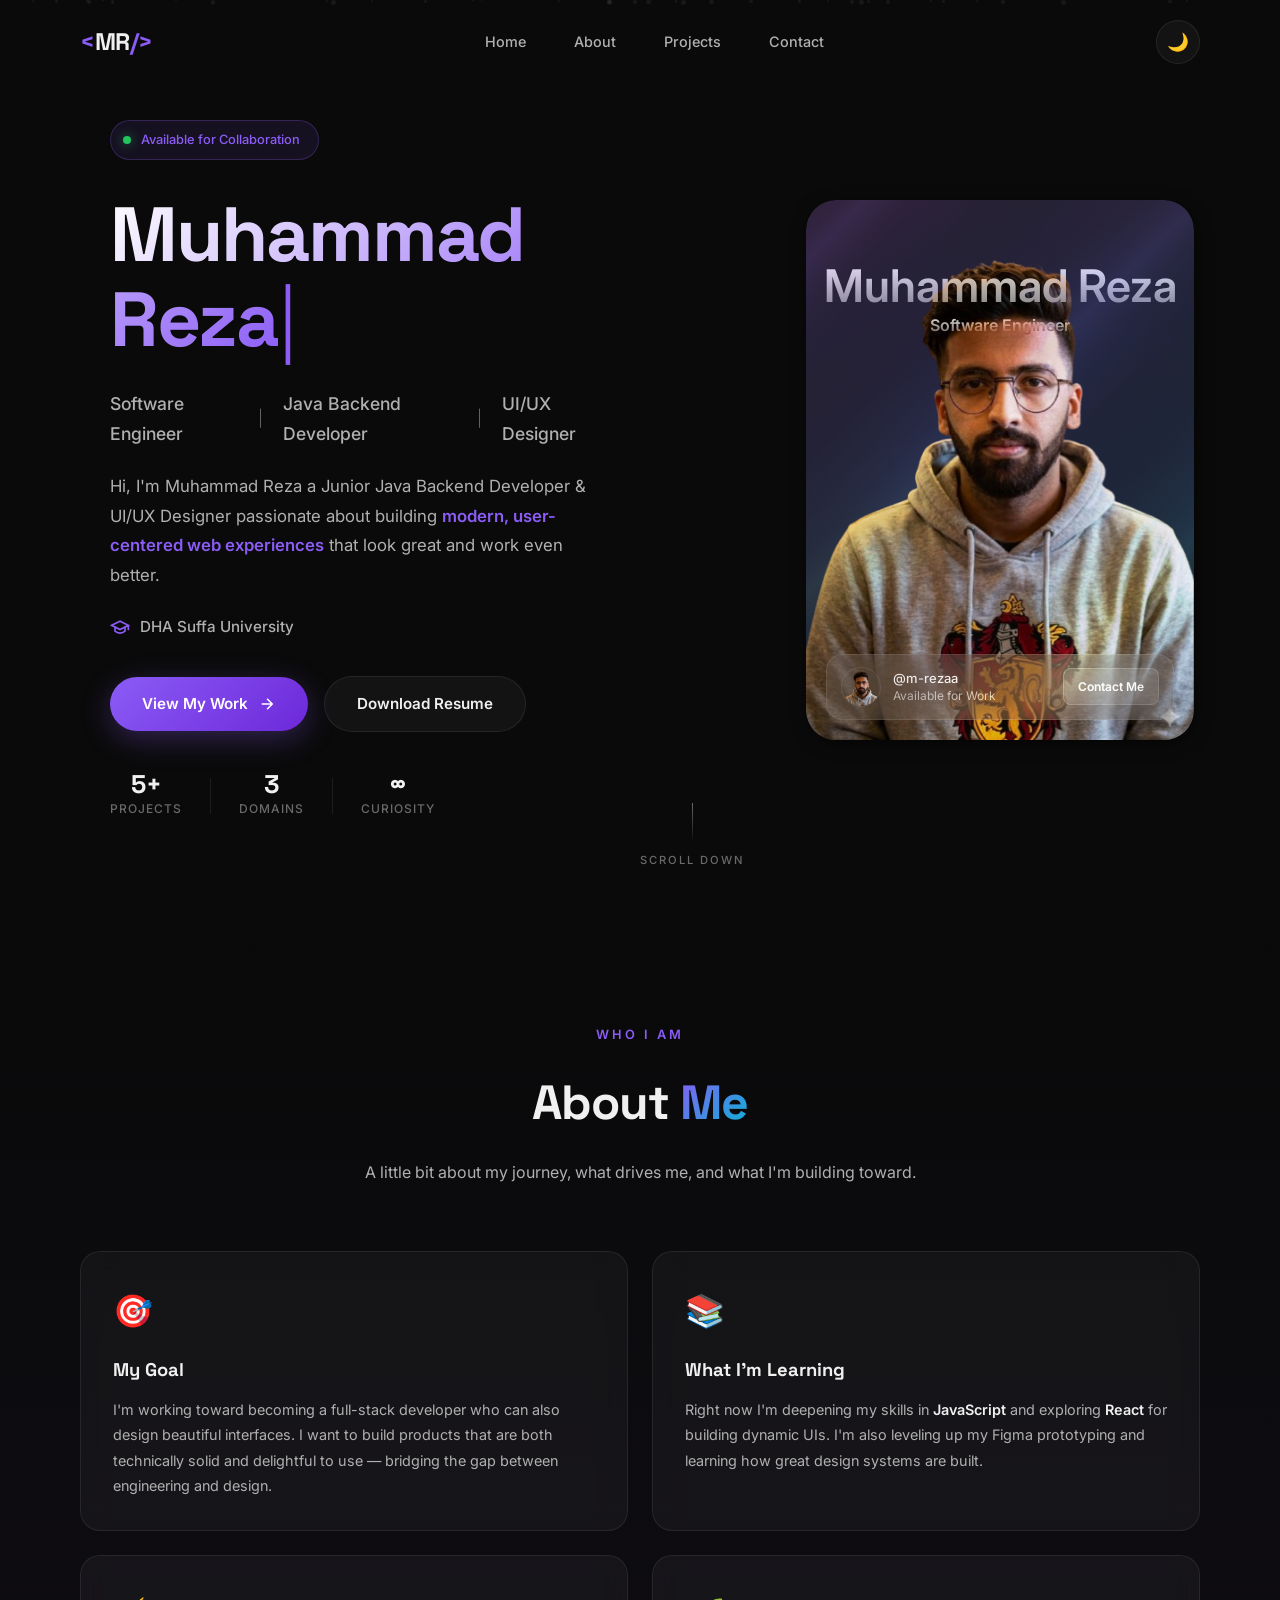
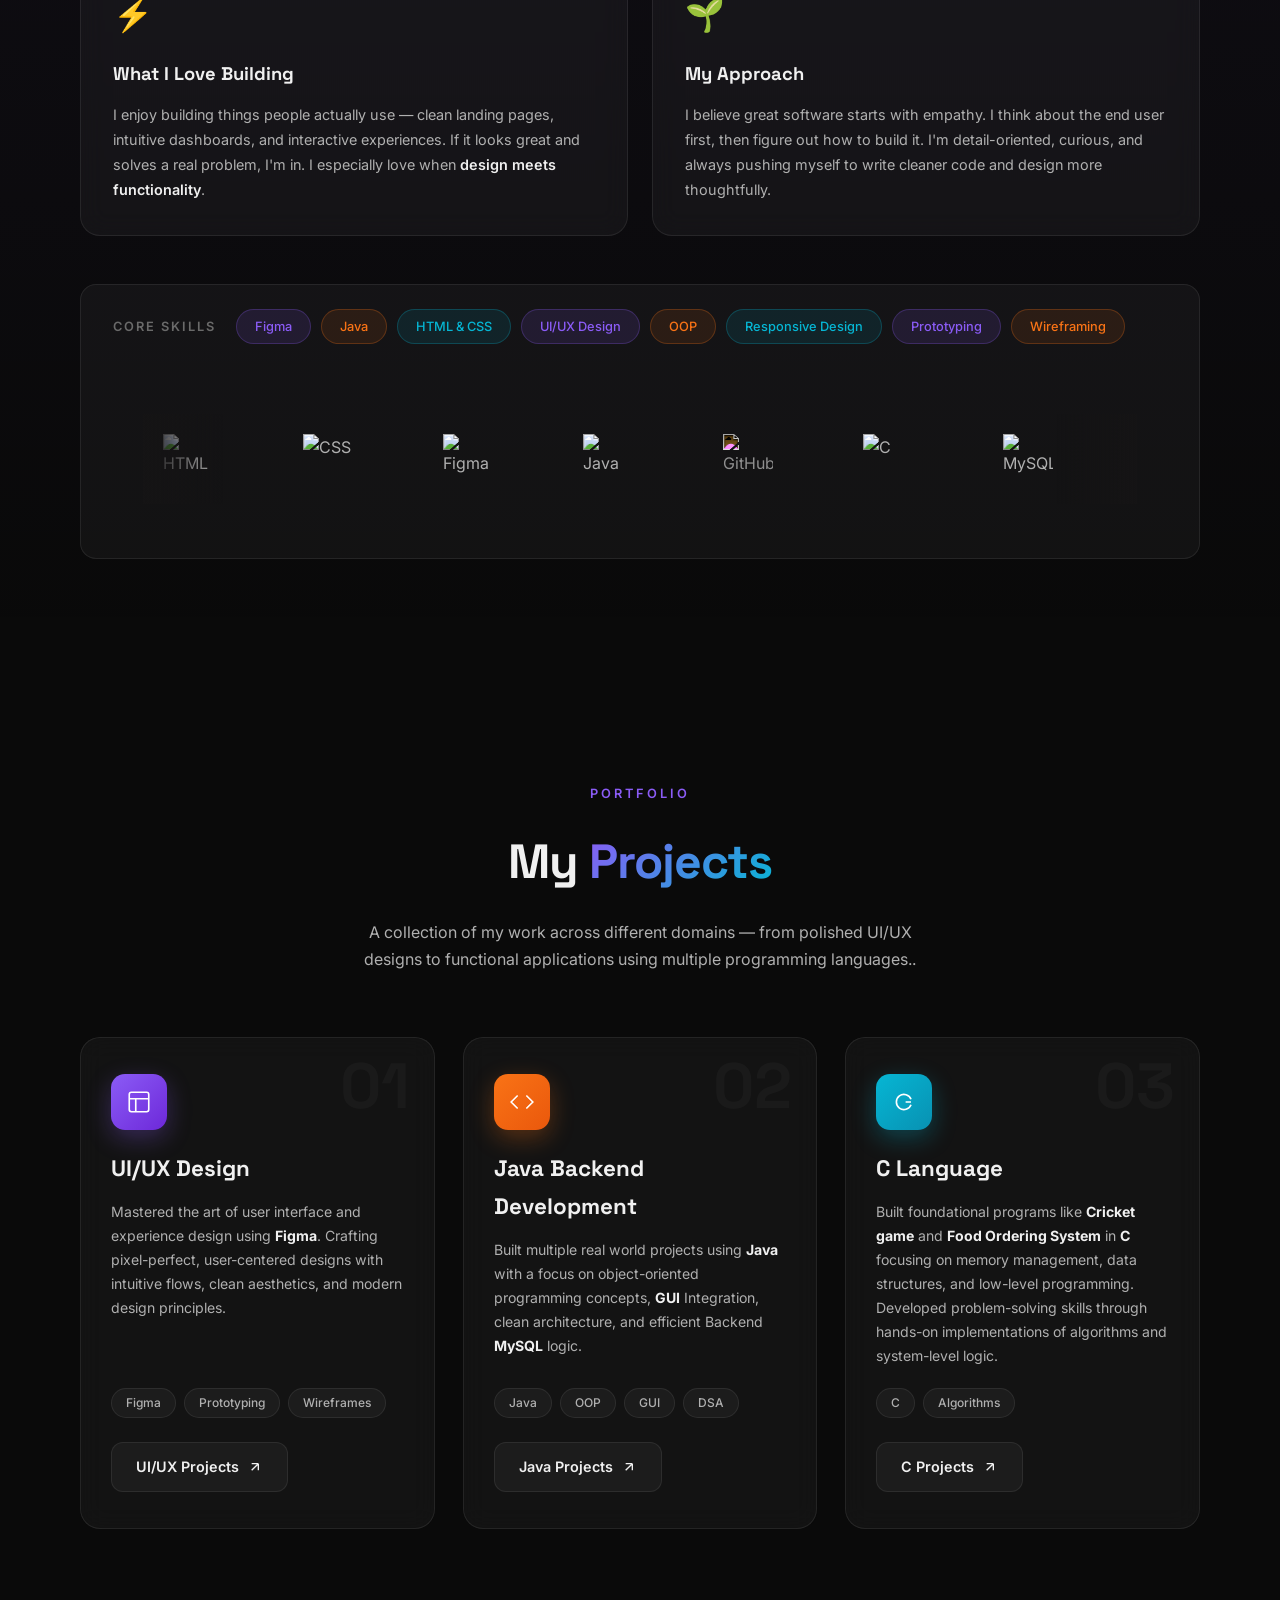
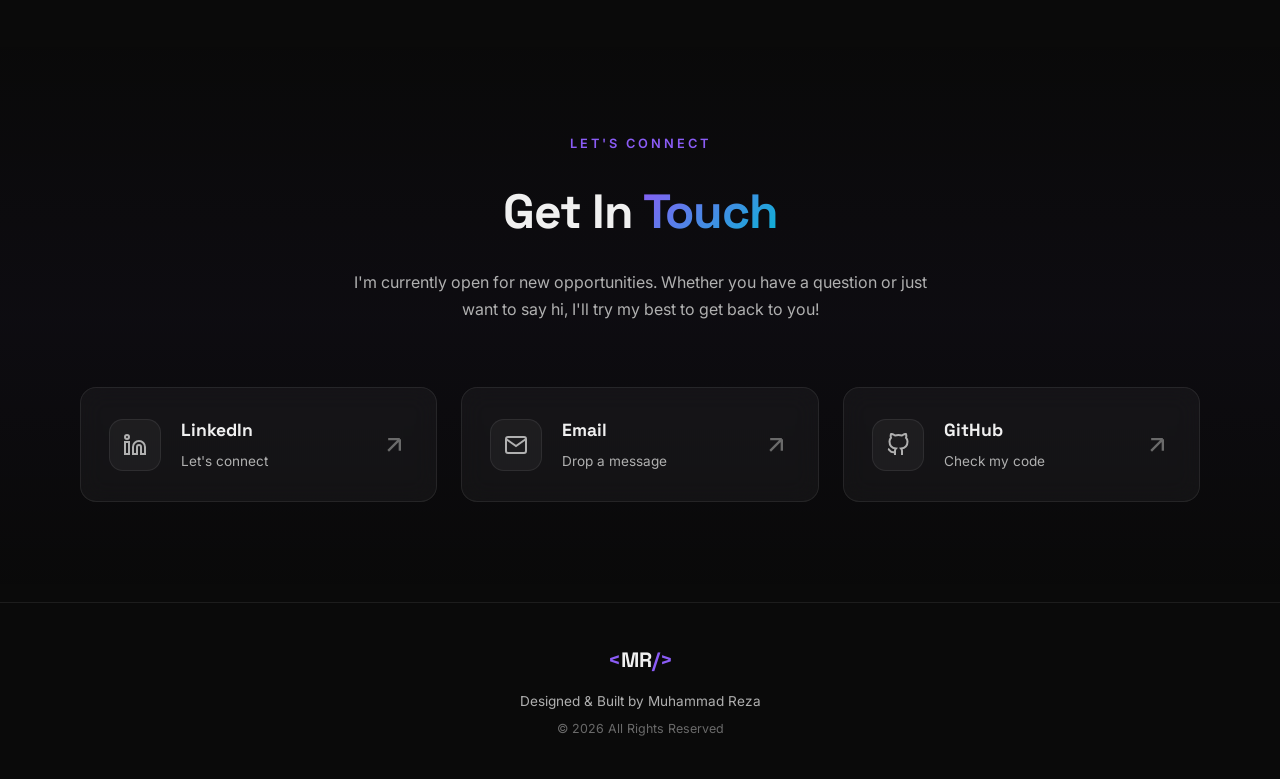
==== commit 99ded1eb: "Fix Store UI iframe sizing" ====
--- a/index.html
+++ b/index.html
@@ -11,6 +11,9 @@
     <link href="https://fonts.googleapis.com/css2?family=Inter:wght@300;400;500;600;700;800;900&family=Space+Grotesk:wght@400;500;600;700&display=swap" rel="stylesheet">
     <link href="https://unpkg.com/aos@2.3.4/dist/aos.css" rel="stylesheet">
     <link rel="stylesheet" href="style.css">
+  <meta property="og:image" content="https://bolt.new/static/og_default.png">
+    <meta name="twitter:card" content="summary_large_image">
+    <meta name="twitter:image" content="https://bolt.new/static/og_default.png">
 </head>
 <body>
     <div class="particles" id="particles"></div>
--- a/style.css
+++ b/style.css
@@ -888,8 +888,18 @@
     transition: all 0.2s ease;
 }
 
+[data-theme="light"] .project-tags span {
+    background: rgba(173, 173, 173, 0.1);
+    border: 1px solid #b0b0b0;
+    color: #6a6a6a;
+}
+
 .project-card:hover .project-tags span {
     border-color: var(--border-hover);
+}
+
+[data-theme="light"] .project-card:hover .project-tags span {
+    border-color: #b0b0b0;
 }
 
 .project-cta {
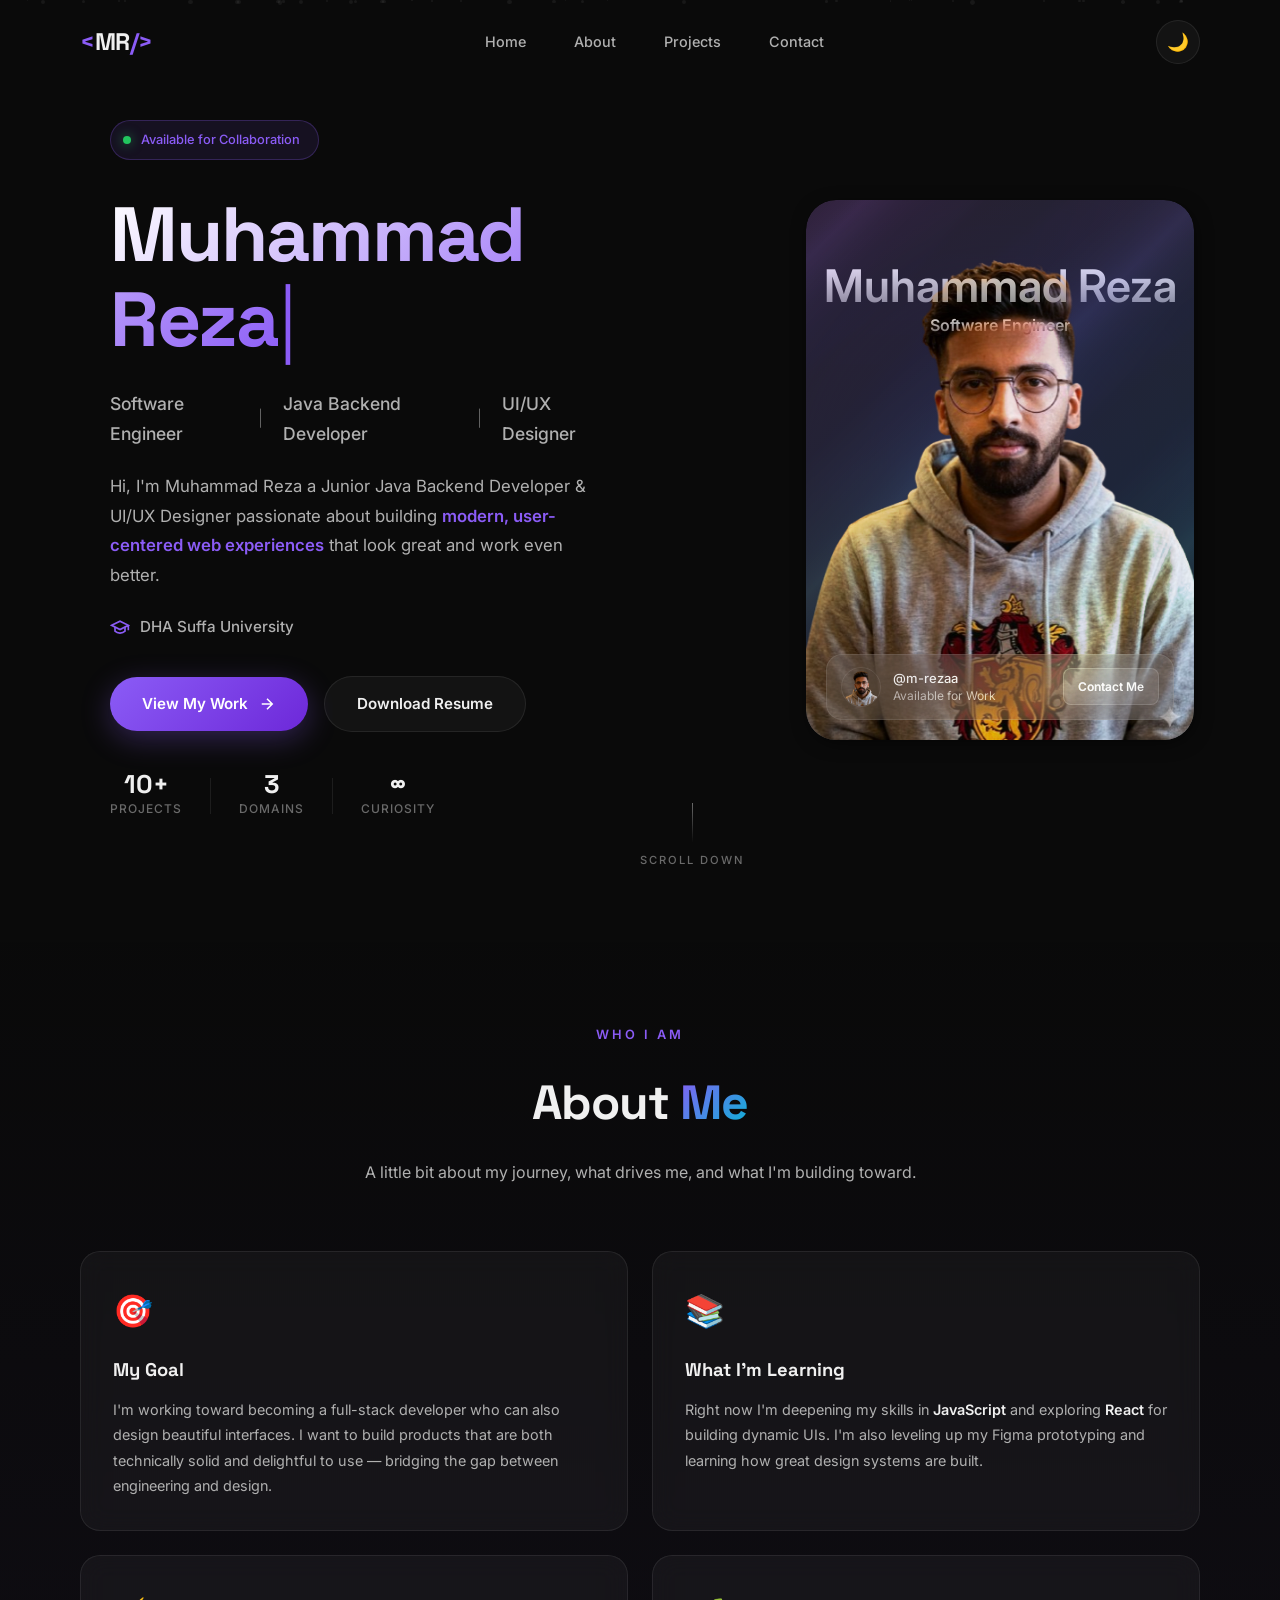
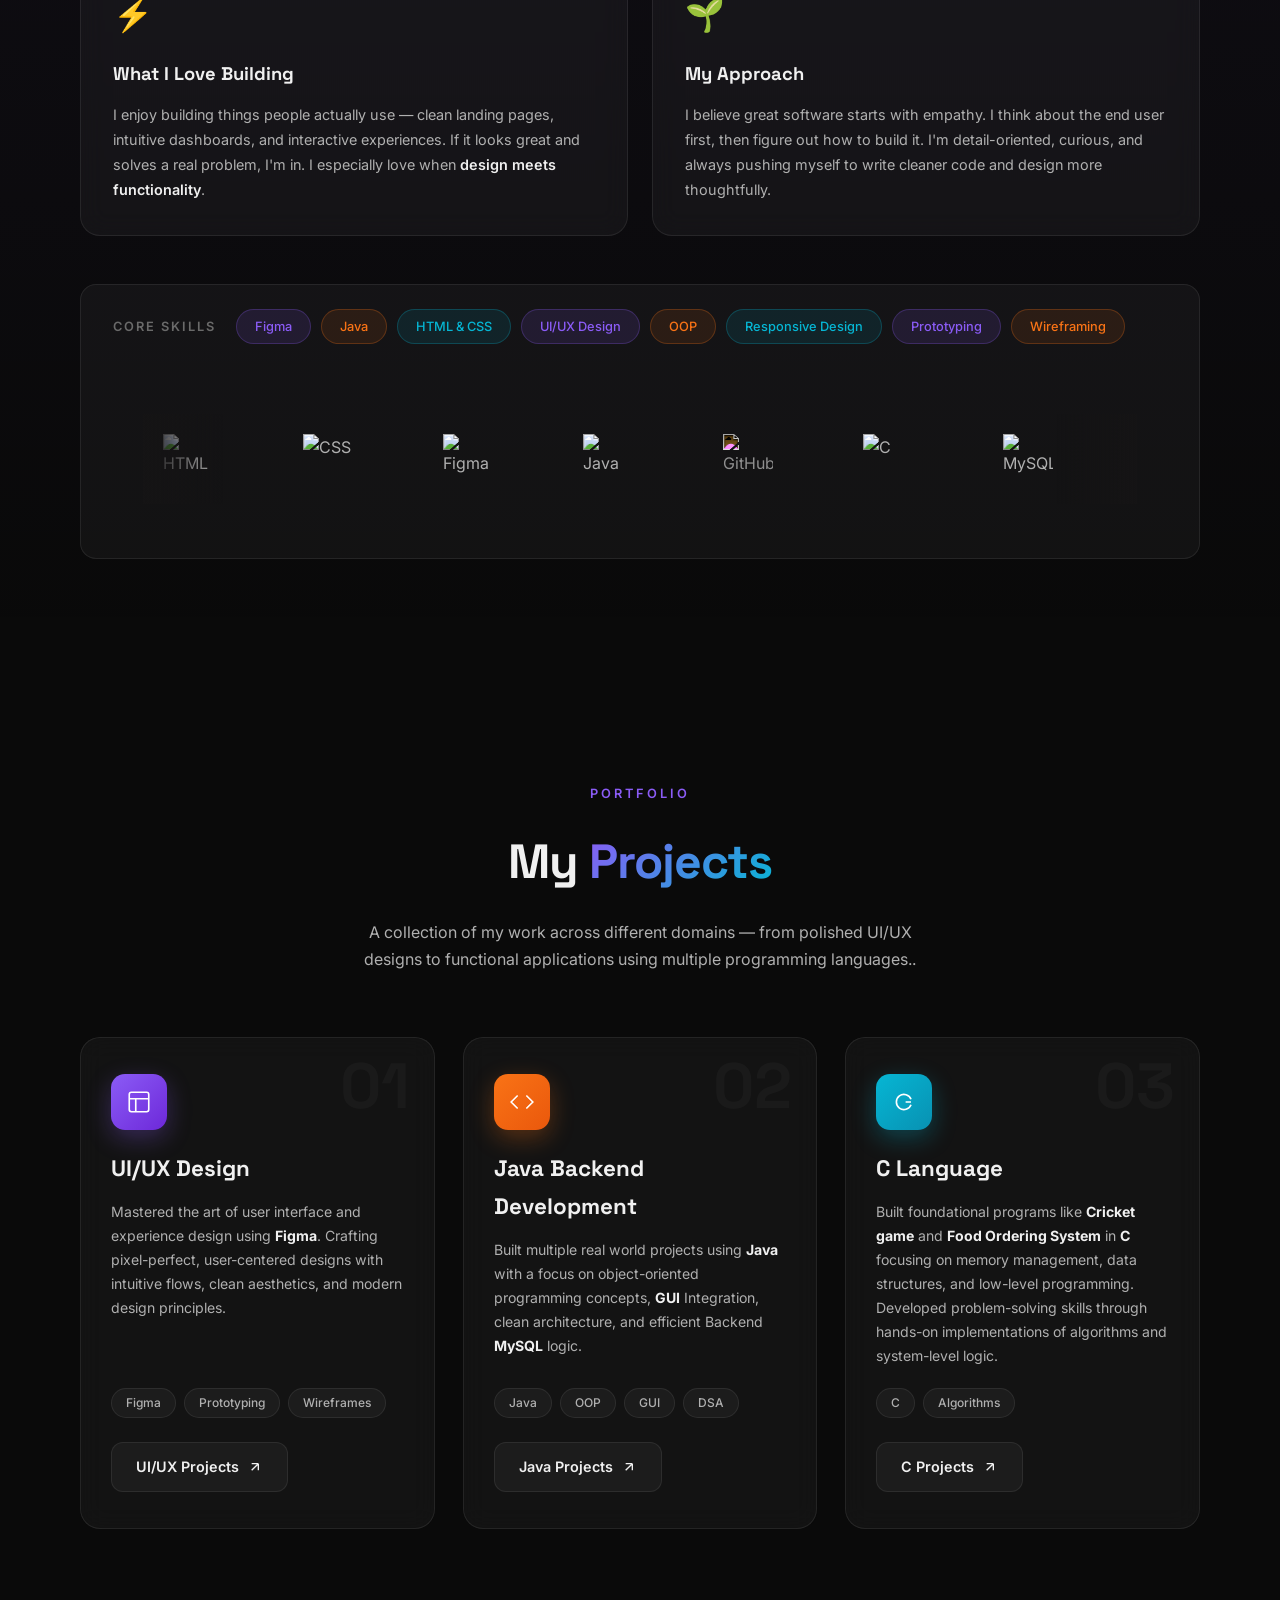
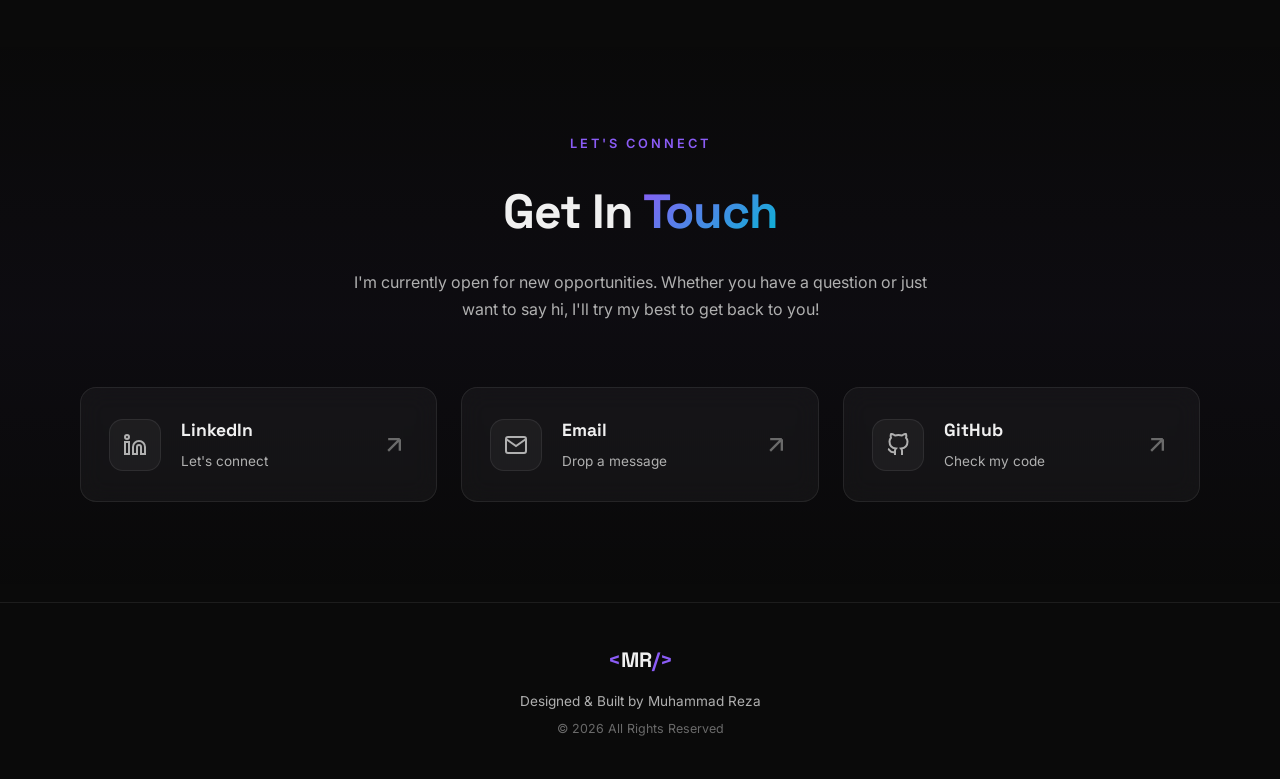
==== commit 1ab44616: "Updated index.html" ====
--- a/index.html
+++ b/index.html
@@ -84,7 +84,7 @@
 
                 <div class="hero-stats">
                     <div class="stat-item">
-                        <span class="stat-number">5+</span>
+                        <span class="stat-number">10+</span>
                         <span class="stat-label">Projects</span>
                     </div>
                     <div class="stat-divider"></div>
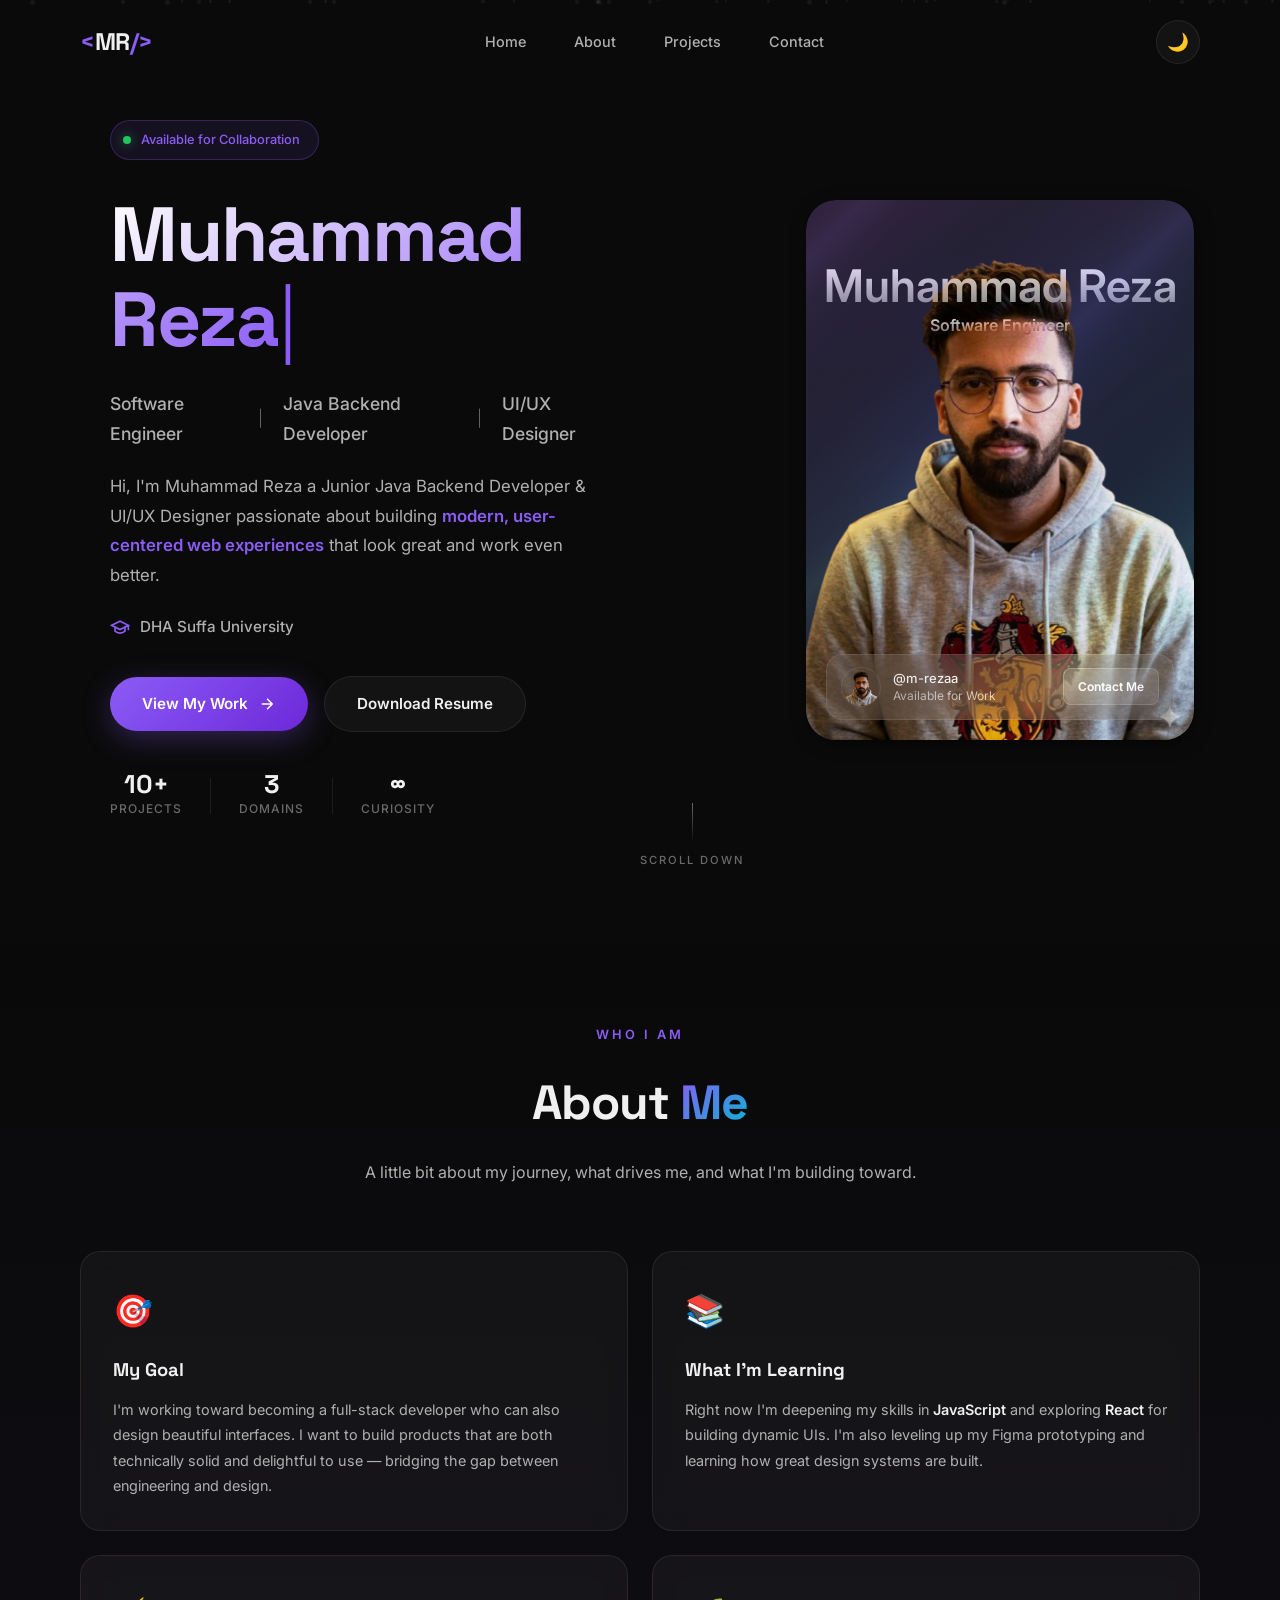
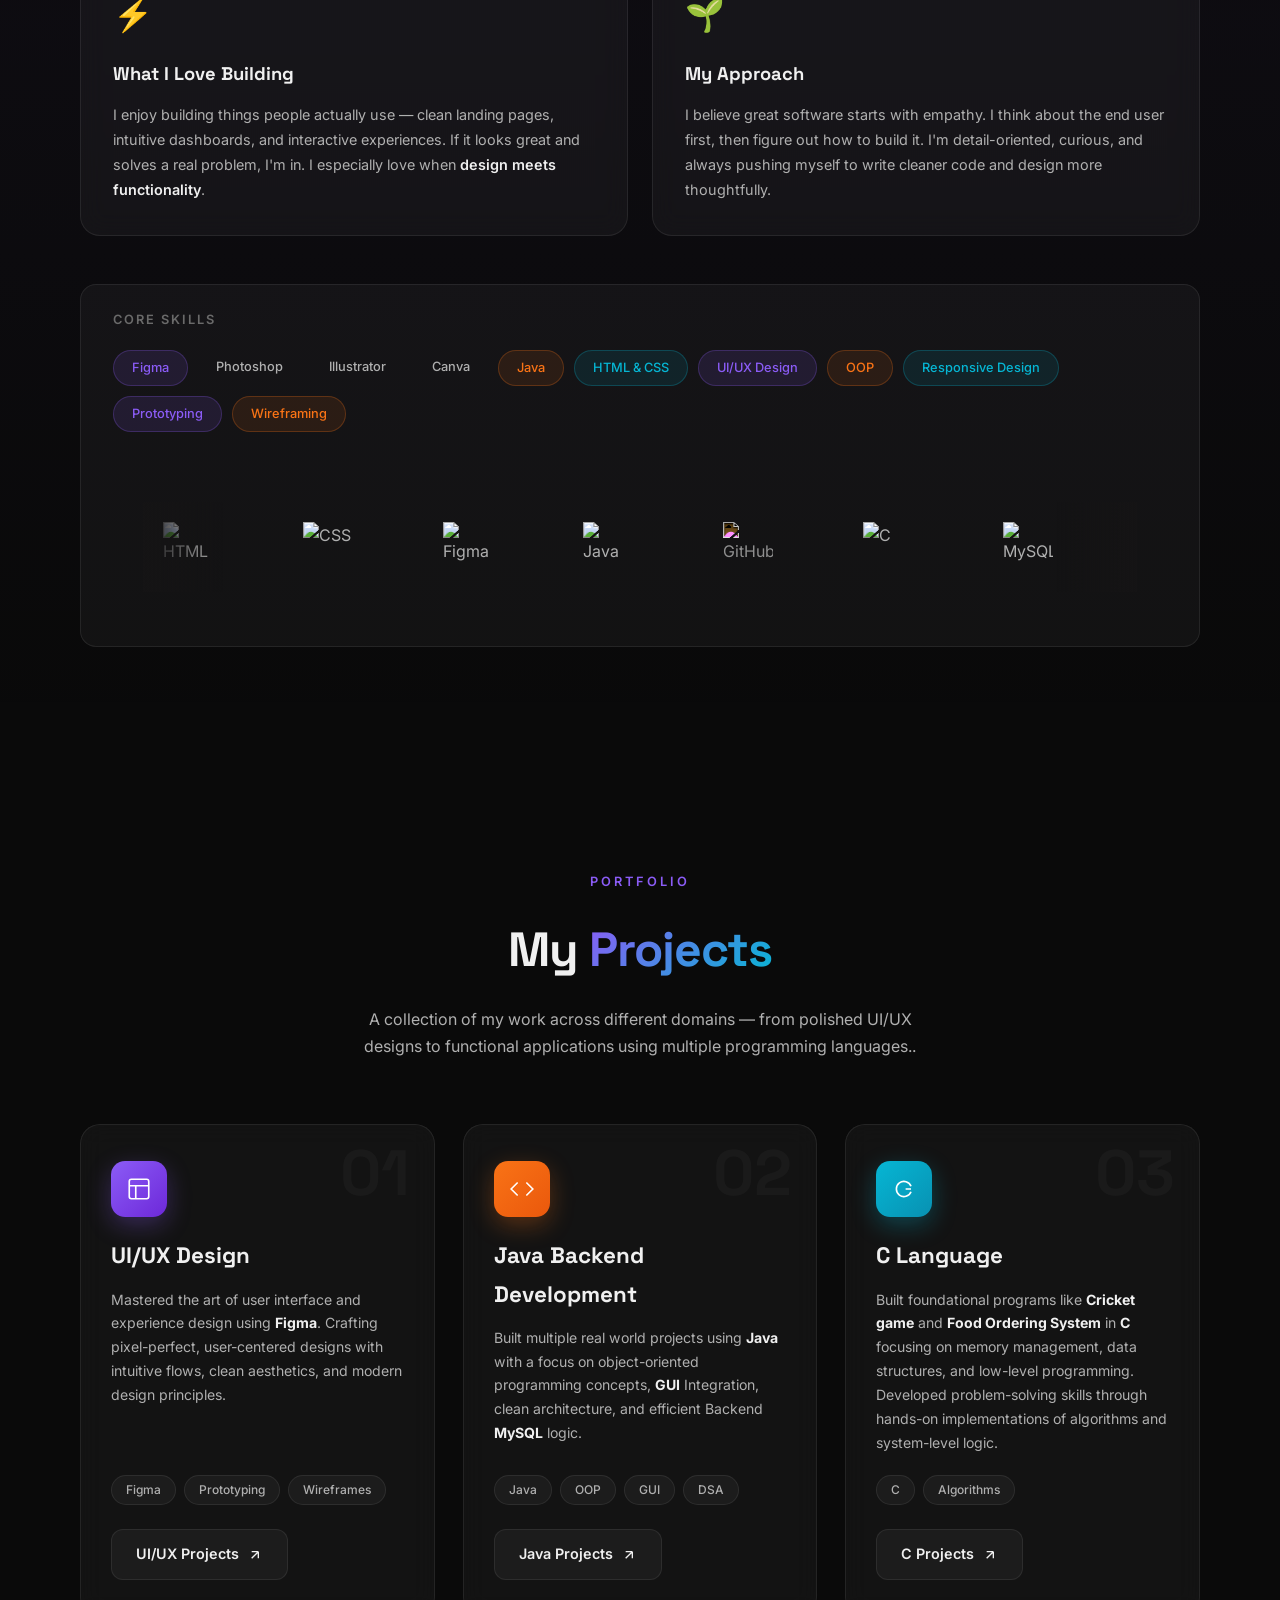
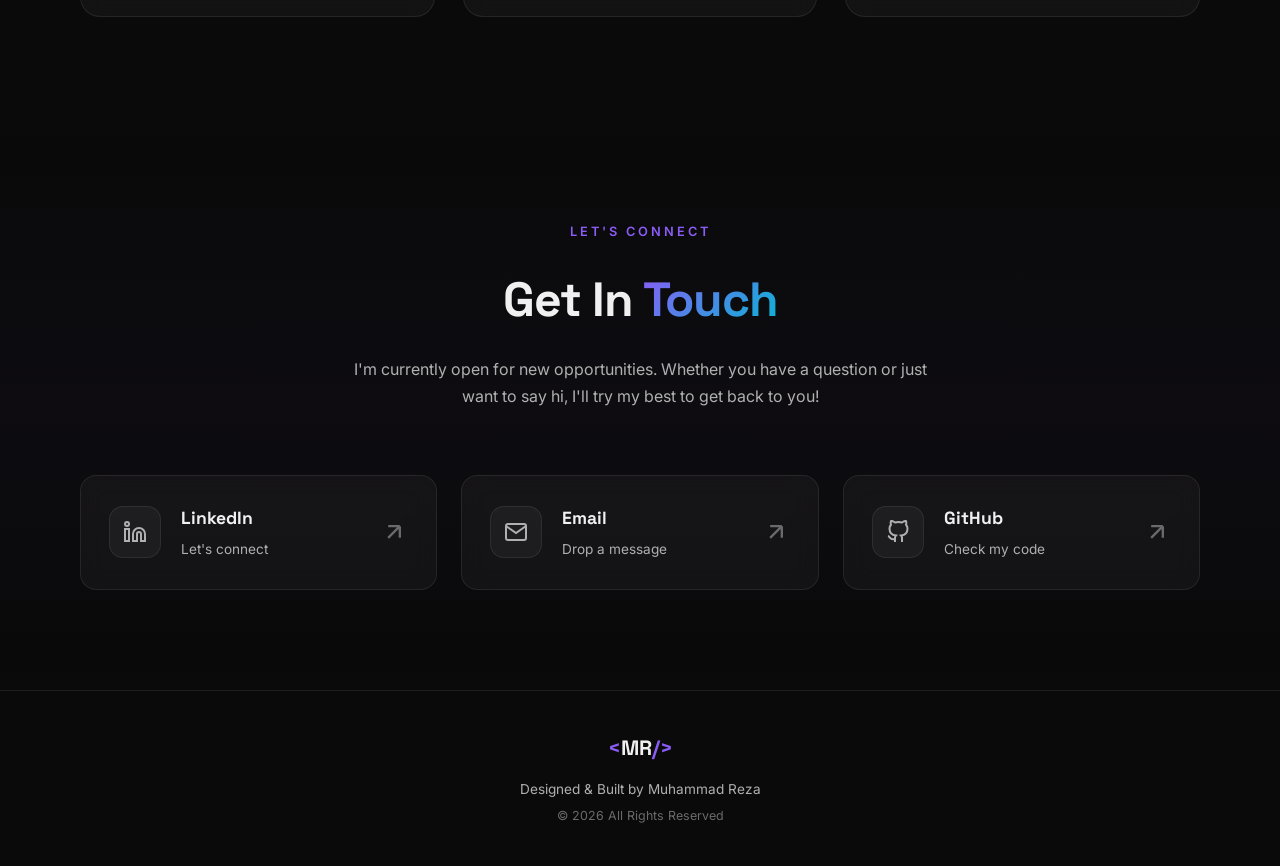
==== commit f4172ebe: "Updated index.html" ====
--- a/index.html
+++ b/index.html
@@ -182,6 +182,9 @@
                     <div class="skills-label">Core Skills</div>
                     <div class="skills-list">
                         <span class="skill-badge purple">Figma</span>
+                        <span class="skill-badge blue">Photoshop</span>
+                        <span class="skill-badge yellow">Illustrator</span>
+                        <span class="skill-badge blue">Canva</span>
                         <span class="skill-badge orange">Java</span>
                         <span class="skill-badge cyan">HTML & CSS</span>
                         <span class="skill-badge purple">UI/UX Design</span>
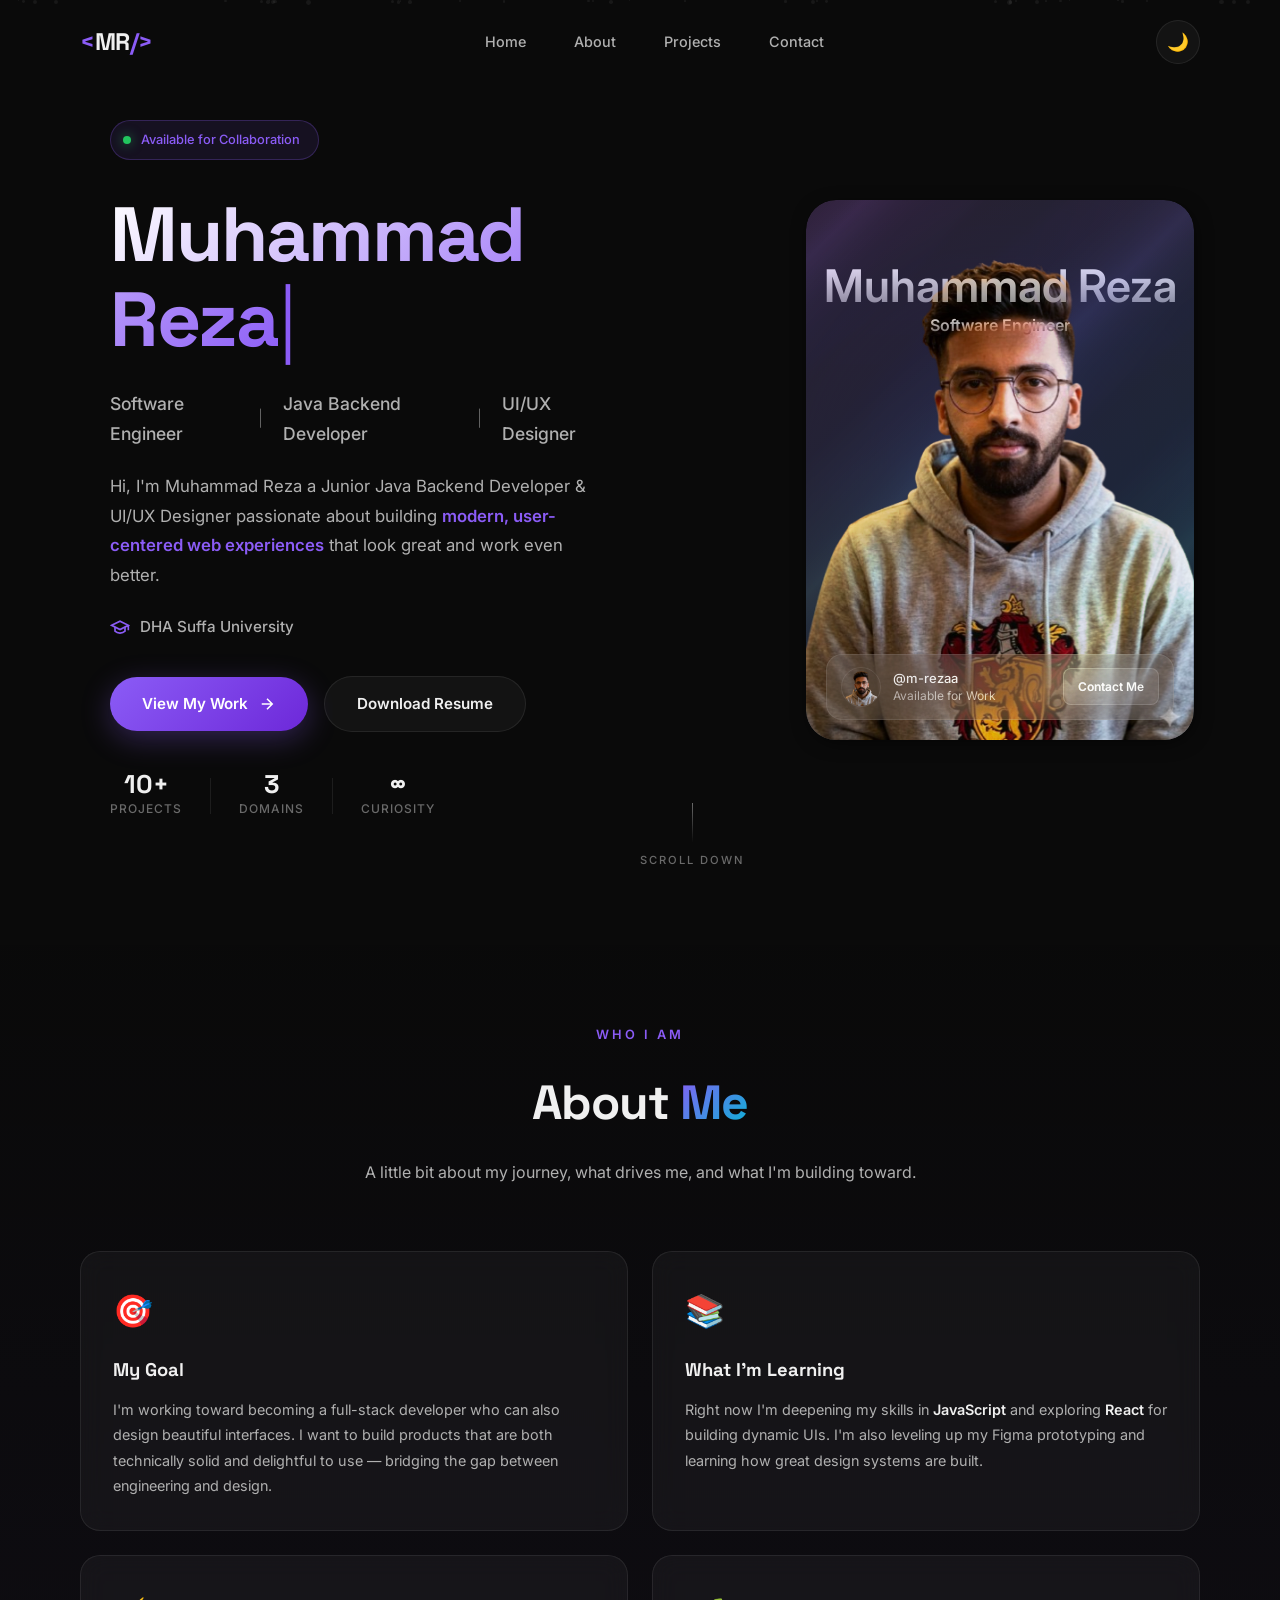
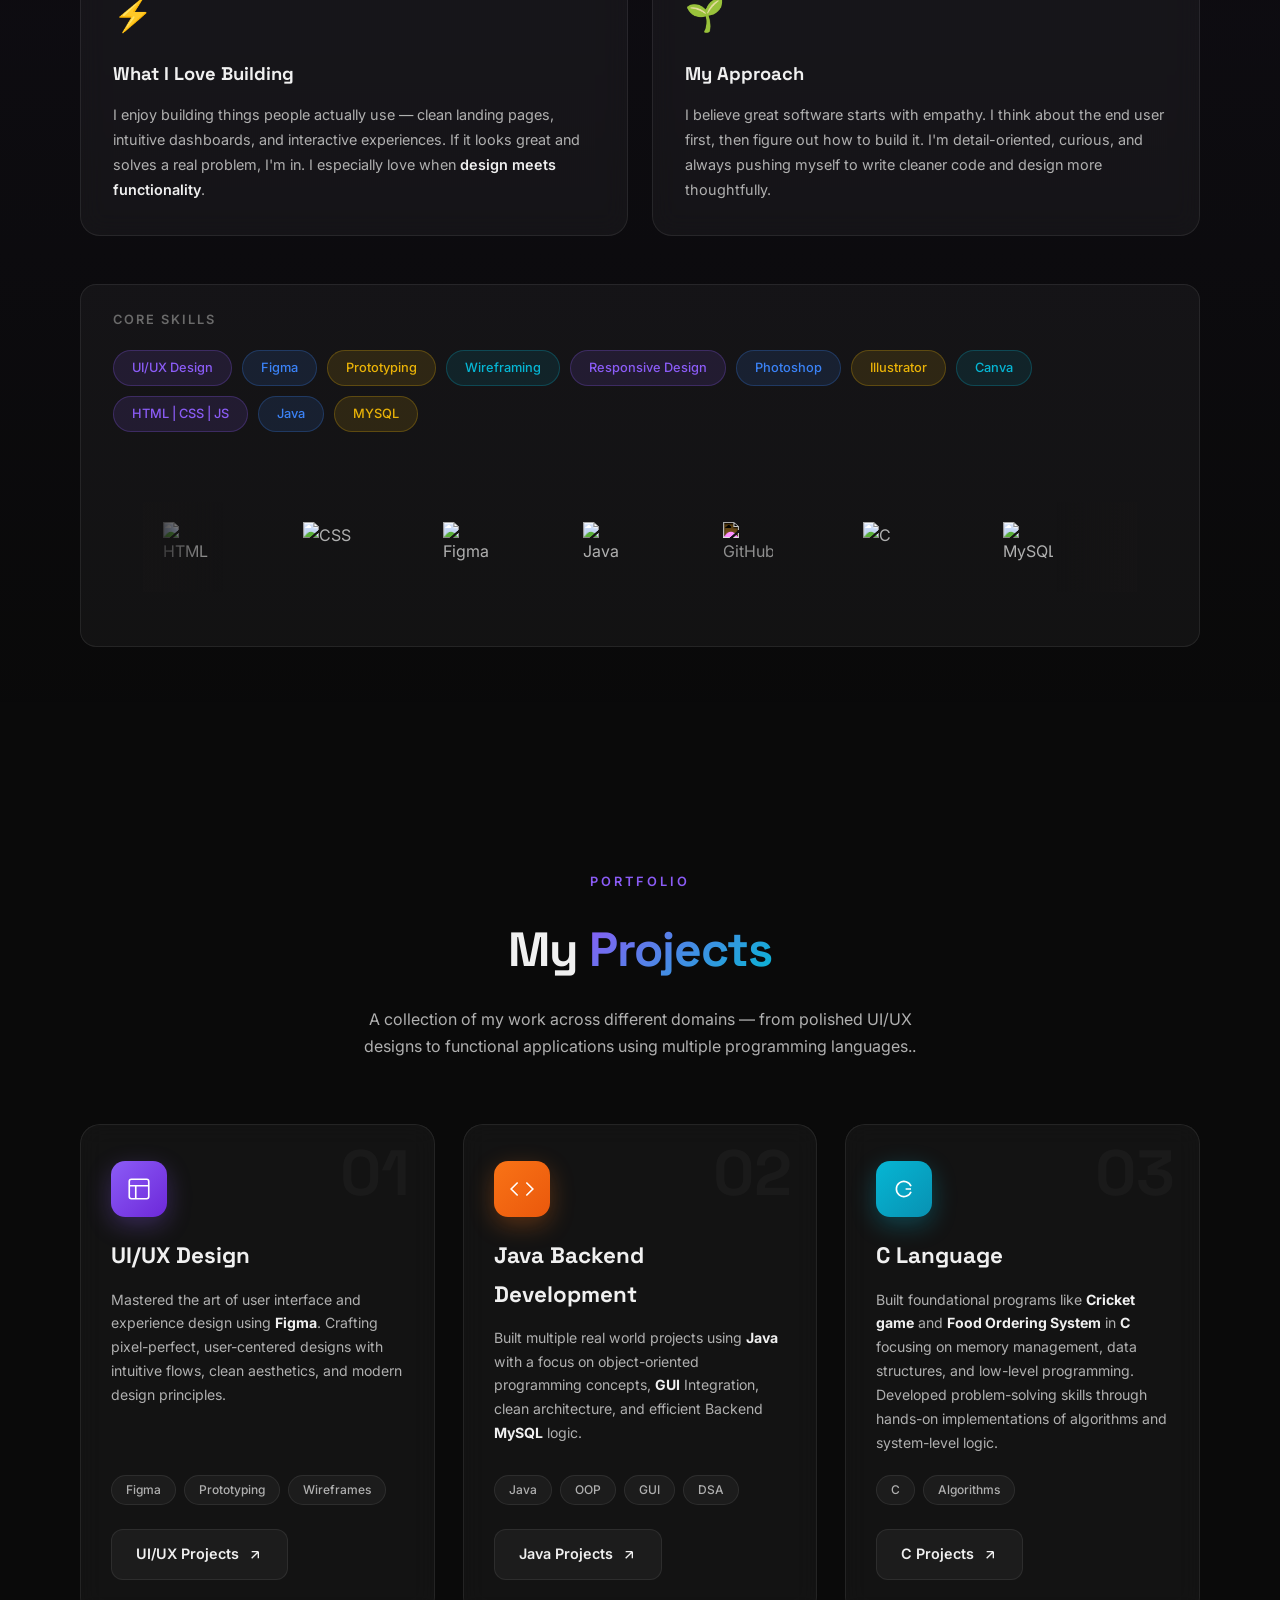
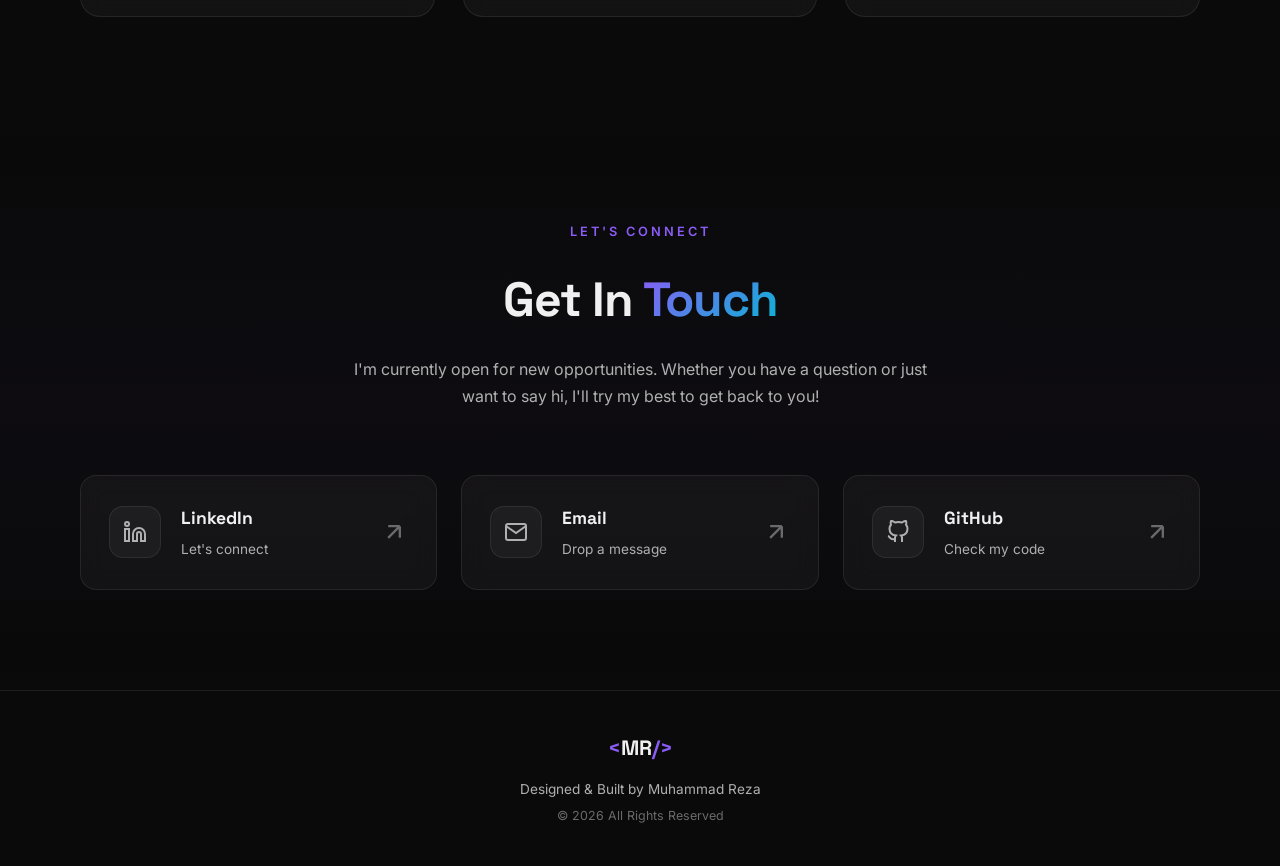
==== commit 345b266b: "Updated index.html" ====
--- a/index.html
+++ b/index.html
@@ -181,17 +181,17 @@
                 <div class="skills-strip-top">
                     <div class="skills-label">Core Skills</div>
                     <div class="skills-list">
-                        <span class="skill-badge purple">Figma</span>
+                        <span class="skill-badge purple">UI/UX Design</span>
+                        <span class="skill-badge blue">Figma</span>
+                        <span class="skill-badge yellow">Prototyping</span>
+                        <span class="skill-badge cyan">Wireframing</span>
+                        <span class="skill-badge purple">Responsive Design</span>
                         <span class="skill-badge blue">Photoshop</span>
                         <span class="skill-badge yellow">Illustrator</span>
-                        <span class="skill-badge blue">Canva</span>
-                        <span class="skill-badge orange">Java</span>
-                        <span class="skill-badge cyan">HTML & CSS</span>
-                        <span class="skill-badge purple">UI/UX Design</span>
-                        <span class="skill-badge orange">OOP</span>
-                        <span class="skill-badge cyan">Responsive Design</span>
-                        <span class="skill-badge purple">Prototyping</span>
-                        <span class="skill-badge orange">Wireframing</span>
+                        <span class="skill-badge cyan">Canva</span>
+                        <span class="skill-badge purple">HTML | CSS | JS</span>
+                        <span class="skill-badge blue">Java</span>
+                        <span class="skill-badge yellow">MYSQL</span>
                     </div>
                 </div>
                 <div class="skills-logo-loop">
--- a/style.css
+++ b/style.css
@@ -20,6 +20,8 @@
     --orange-glow: rgba(249, 115, 22, 0.3);
     --cyan: #06b6d4;
     --cyan-glow: rgba(6, 182, 212, 0.3);
+    --blue: #3b82f6;
+    --yellow: #eab308;
     --shadow: rgba(0, 0, 0, 0.5);
     --particle-color: rgba(255, 255, 255, 0.06);
     --nav-bg: rgba(10, 10, 10, 0.88);
@@ -43,6 +45,8 @@
     --orange-glow: rgba(234, 88, 12, 0.2);
     --cyan: #0891b2;
     --cyan-glow: rgba(8, 145, 178, 0.2);
+    --blue: #2563eb;
+    --yellow: #ca8a04;
     --shadow: rgba(0, 0, 0, 0.12);
     --particle-color: rgba(0, 0, 0, 0.04);
     --nav-bg: rgba(245, 245, 247, 0.88);
@@ -723,6 +727,18 @@
     background: rgba(139, 92, 246, 0.12);
     border: 1px solid rgba(139, 92, 246, 0.25);
     color: var(--purple);
+}
+
+.skill-badge.blue {
+    background: rgba(59, 130, 246, 0.12);
+    border: 1px solid rgba(59, 130, 246, 0.25);
+    color: var(--blue);
+}
+
+.skill-badge.yellow {
+    background: rgba(234, 179, 8, 0.12);
+    border: 1px solid rgba(234, 179, 8, 0.25);
+    color: var(--yellow);
 }
 
 .skill-badge.orange {
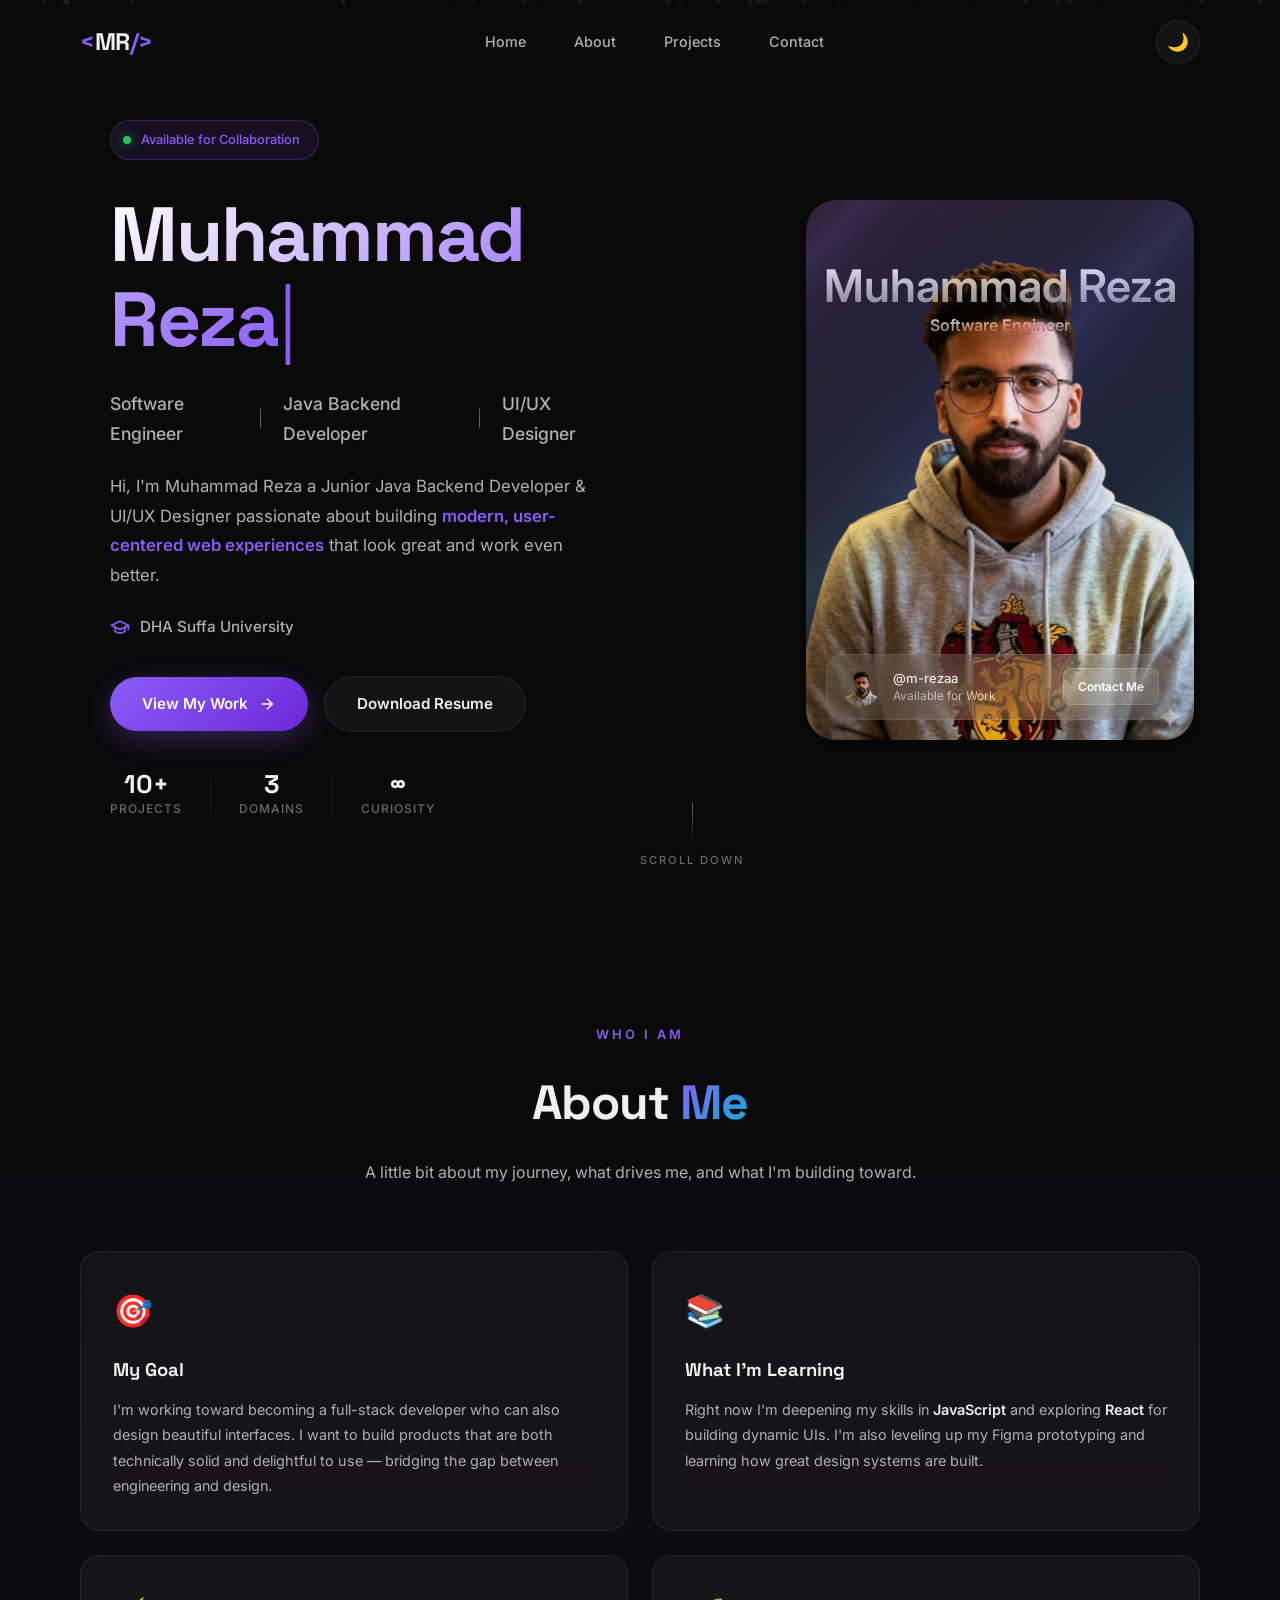
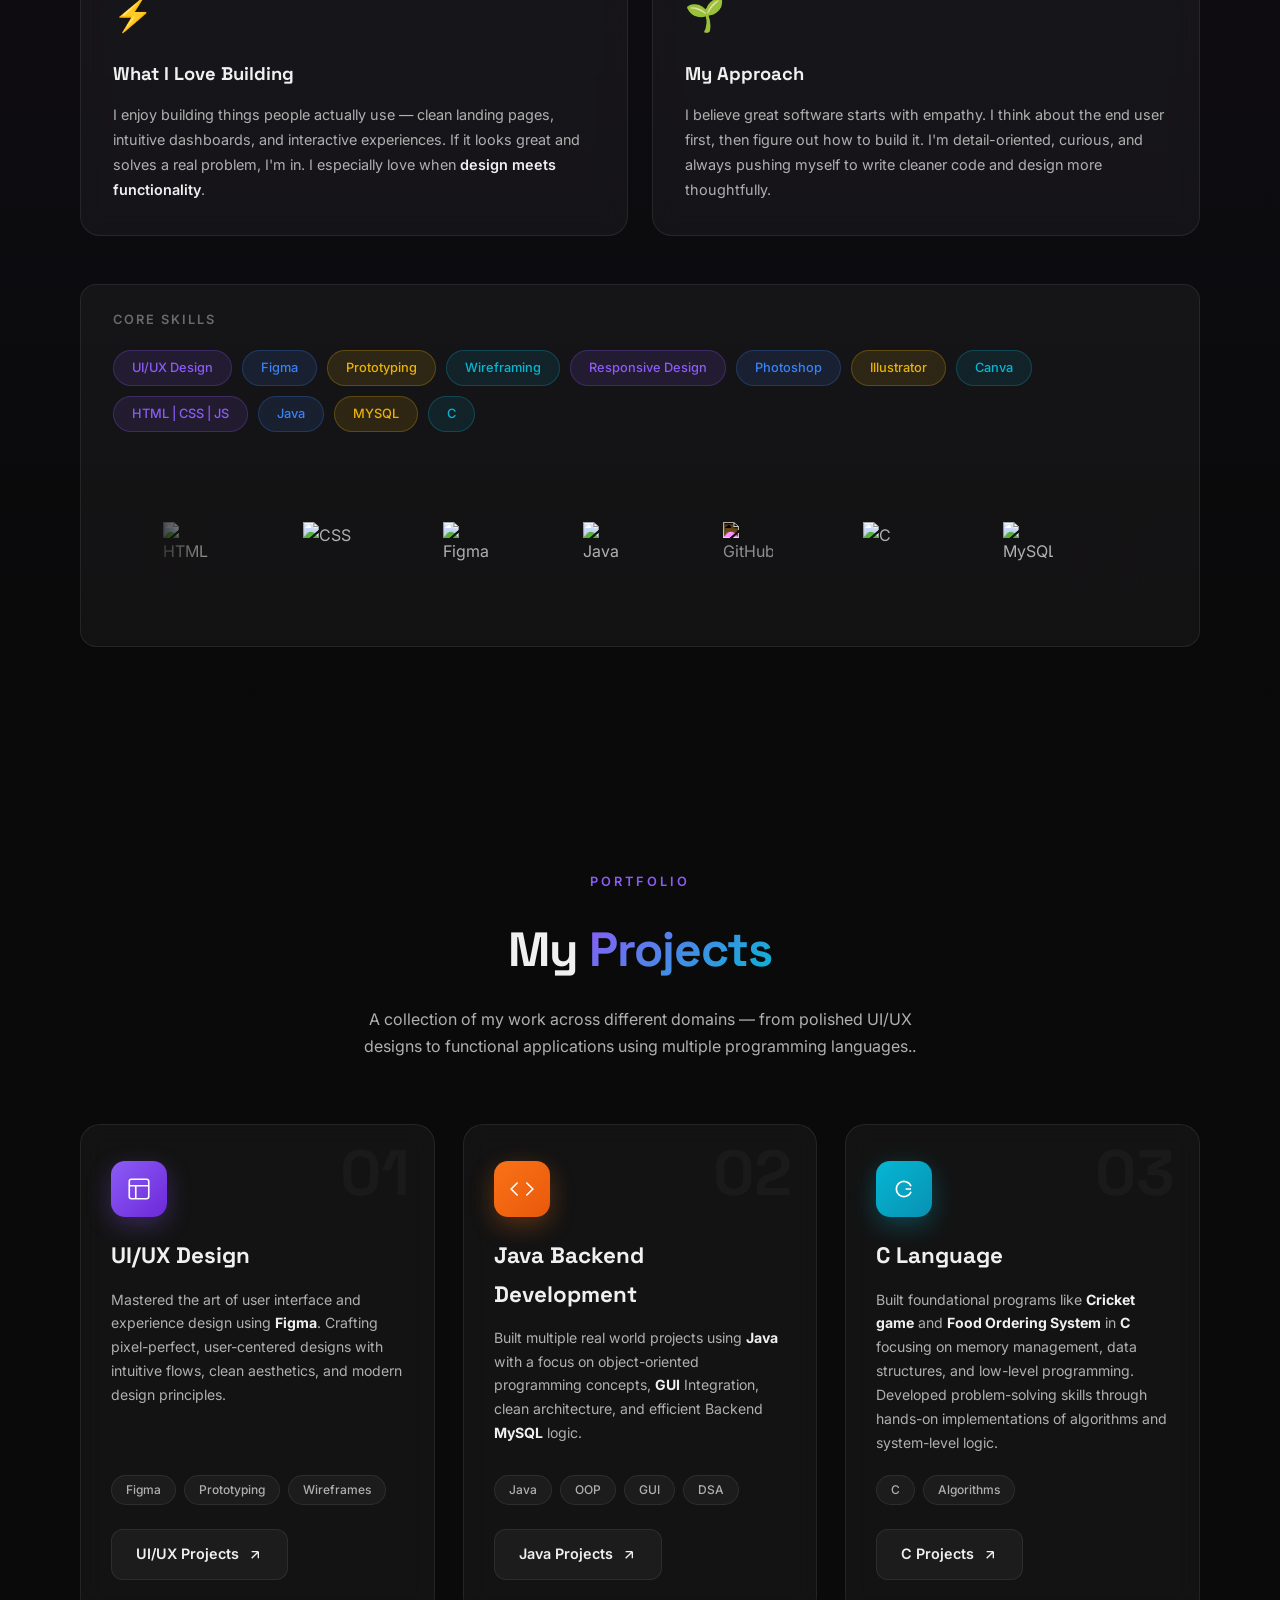
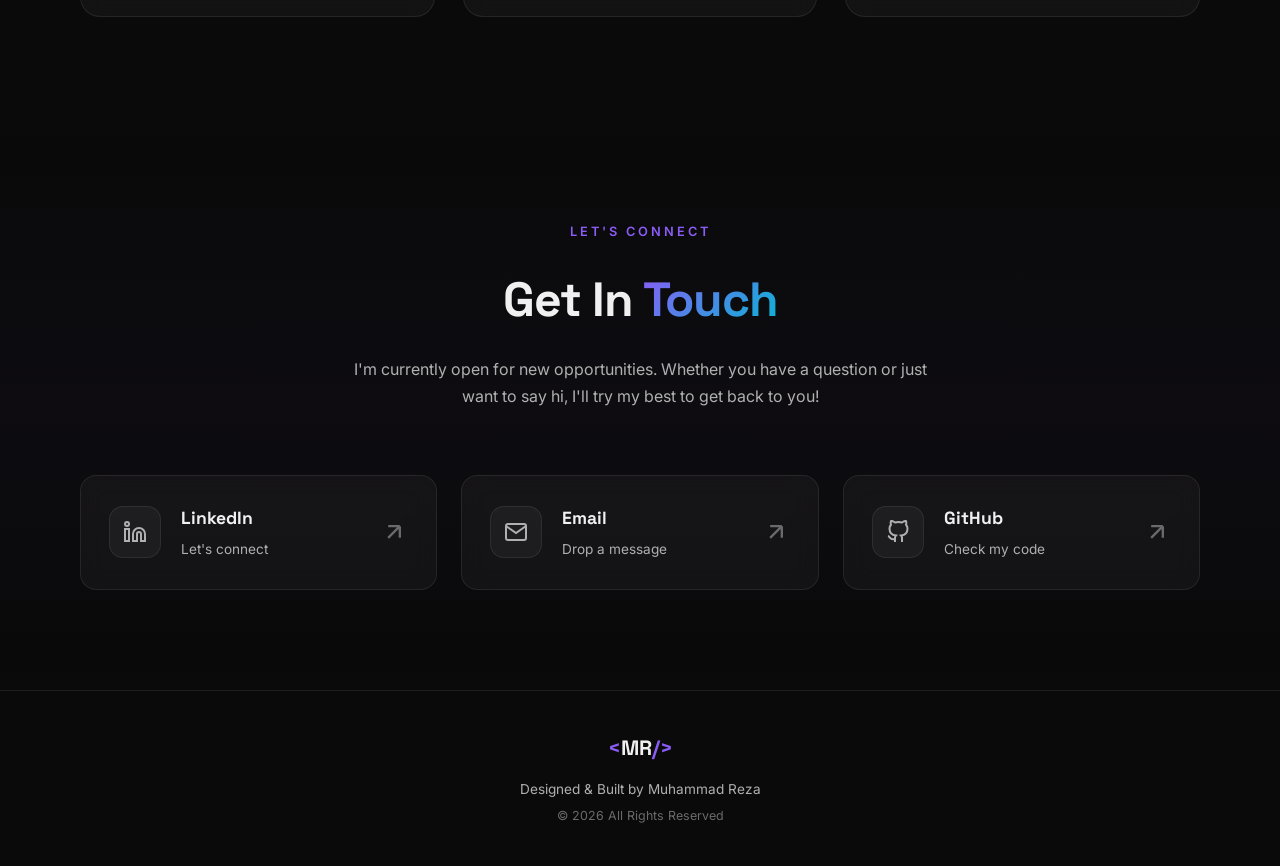
==== commit 78285c2d: "Updated index.html" ====
--- a/index.html
+++ b/index.html
@@ -192,6 +192,7 @@
                         <span class="skill-badge purple">HTML | CSS | JS</span>
                         <span class="skill-badge blue">Java</span>
                         <span class="skill-badge yellow">MYSQL</span>
+                        <span class="skill-badge cyan">C</span>
                     </div>
                 </div>
                 <div class="skills-logo-loop">
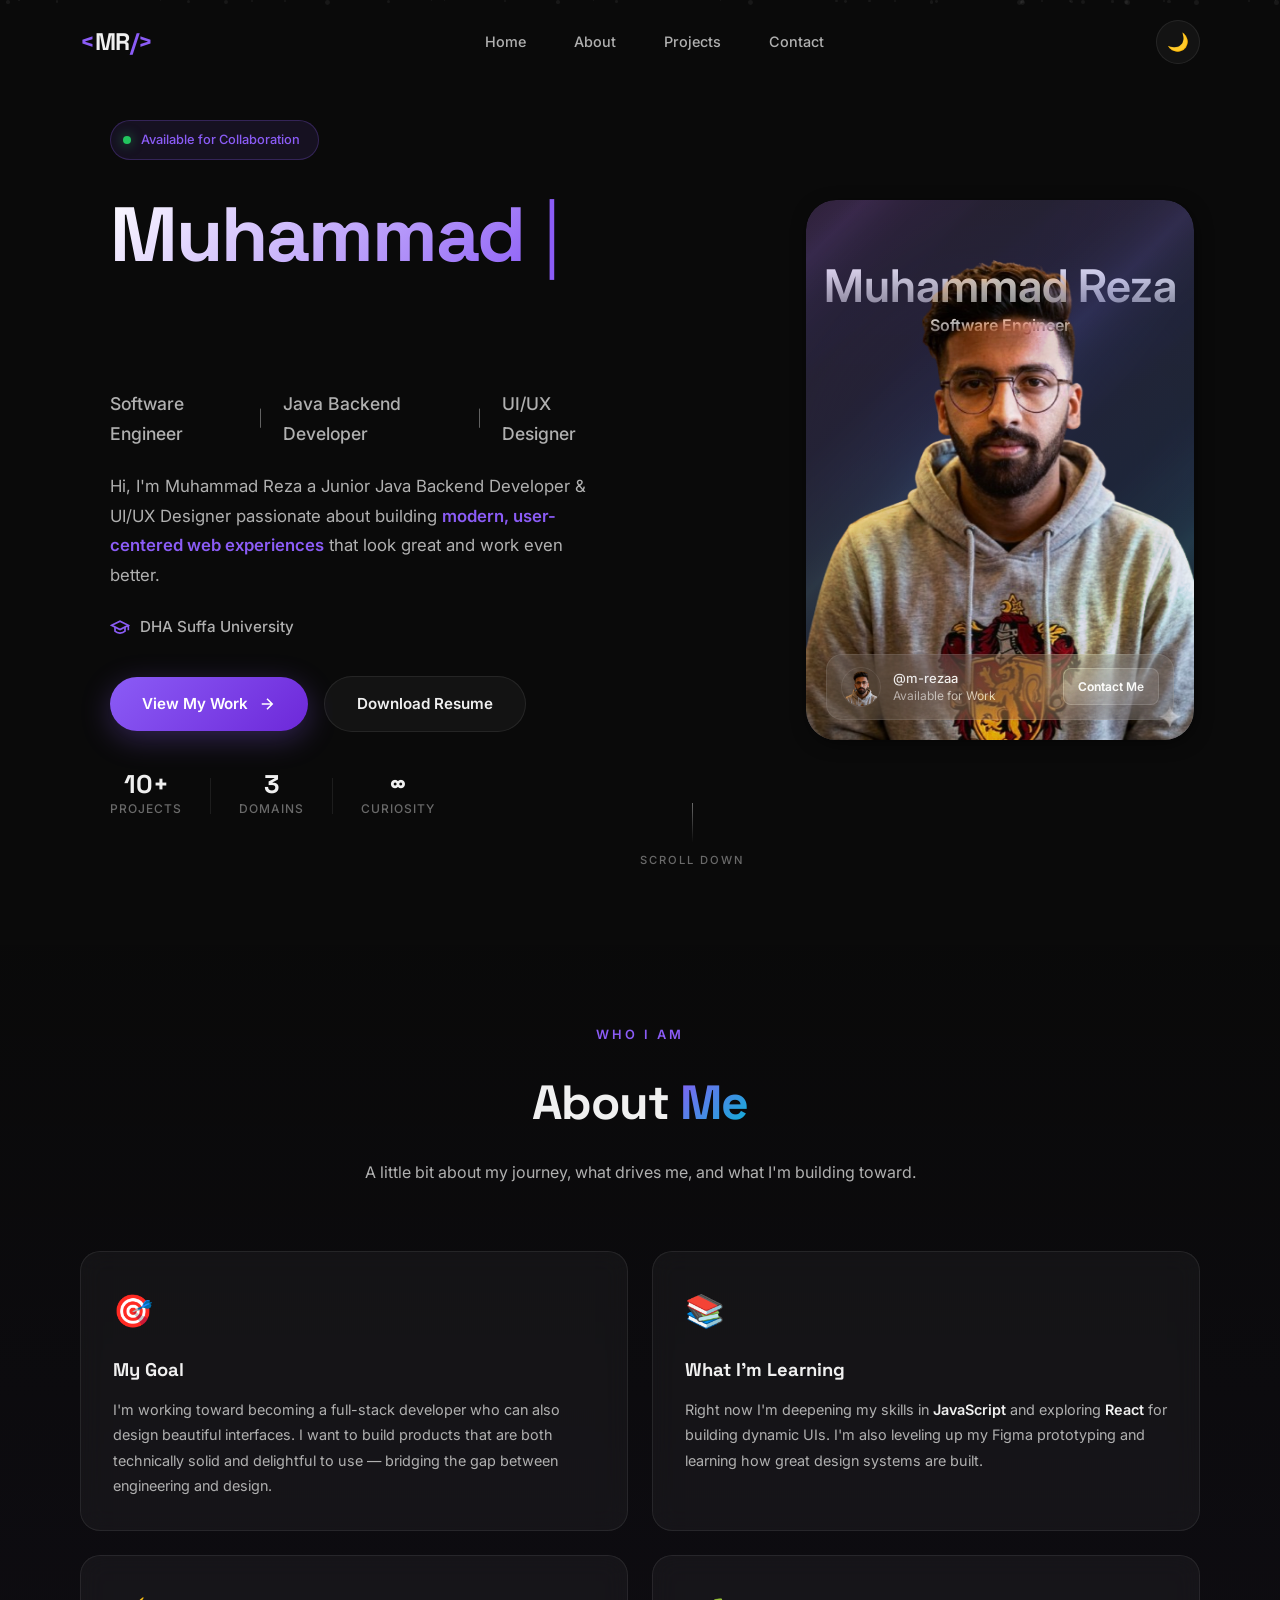
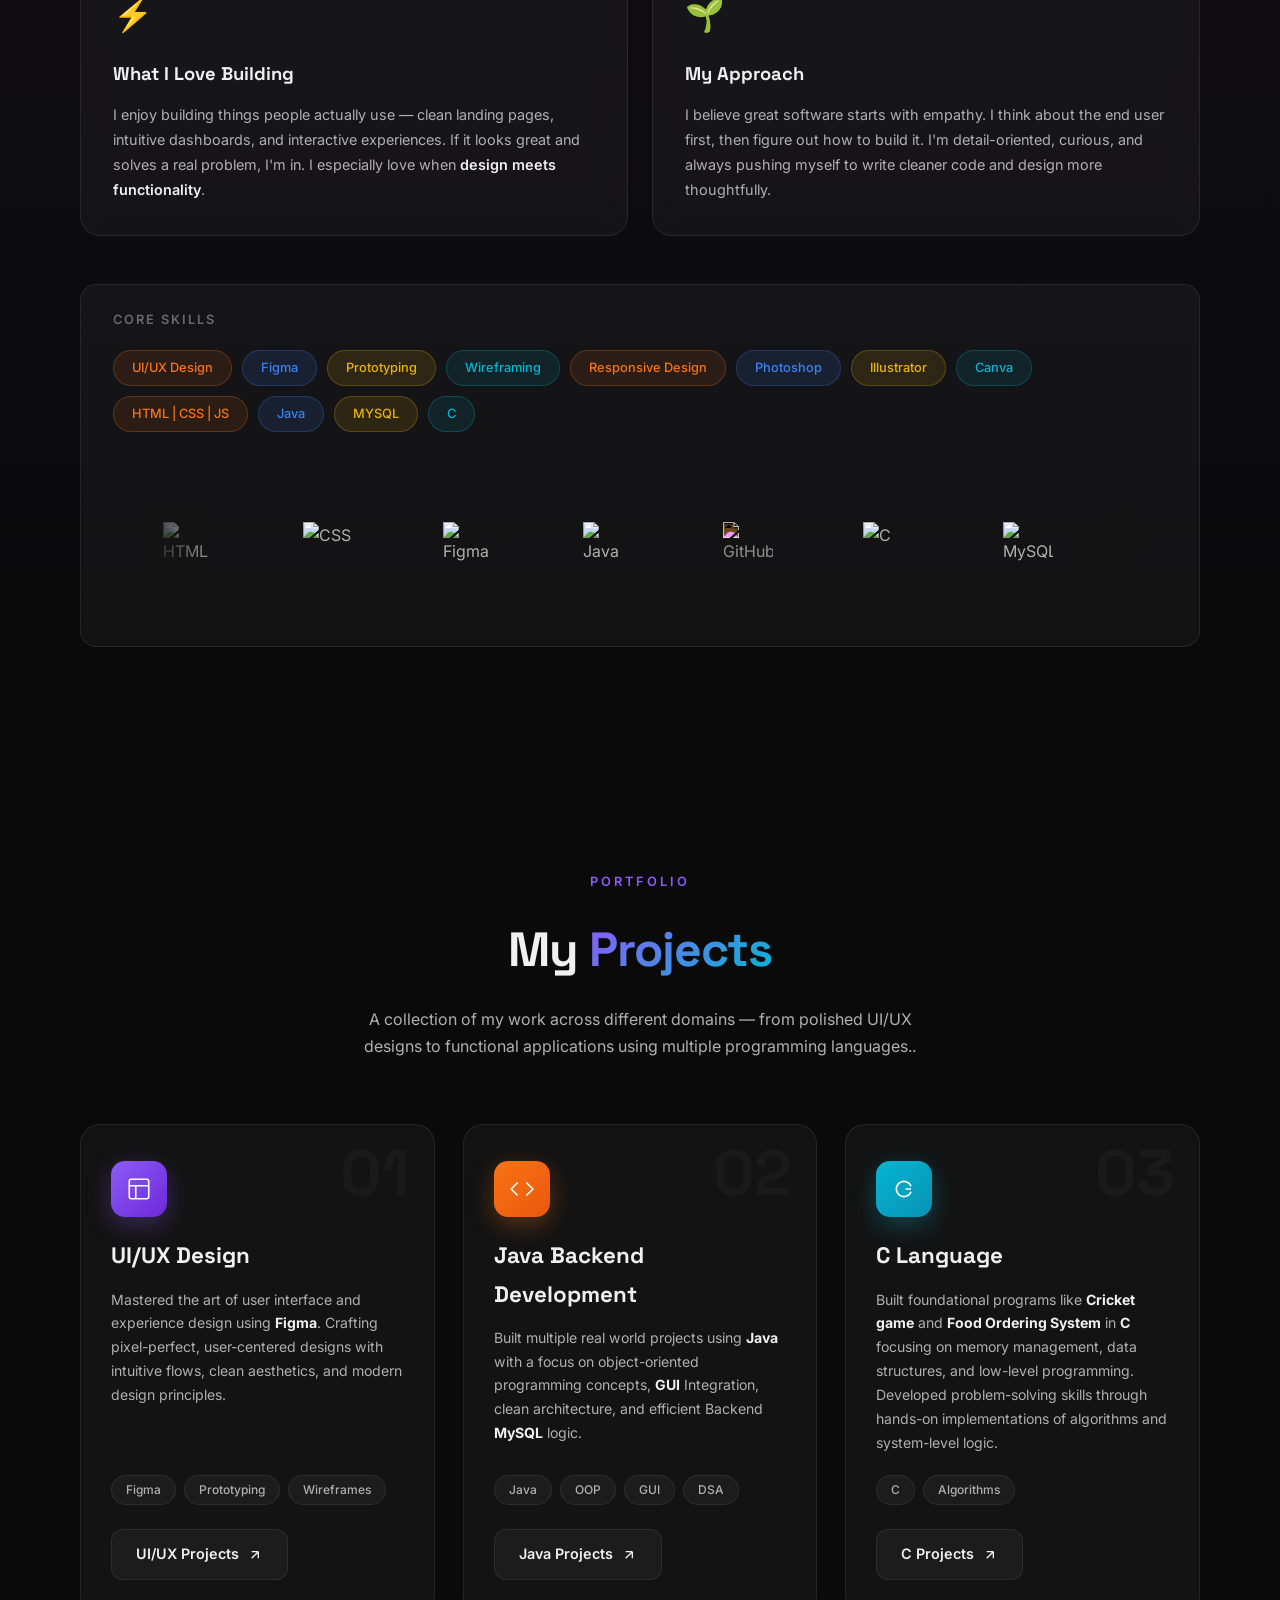
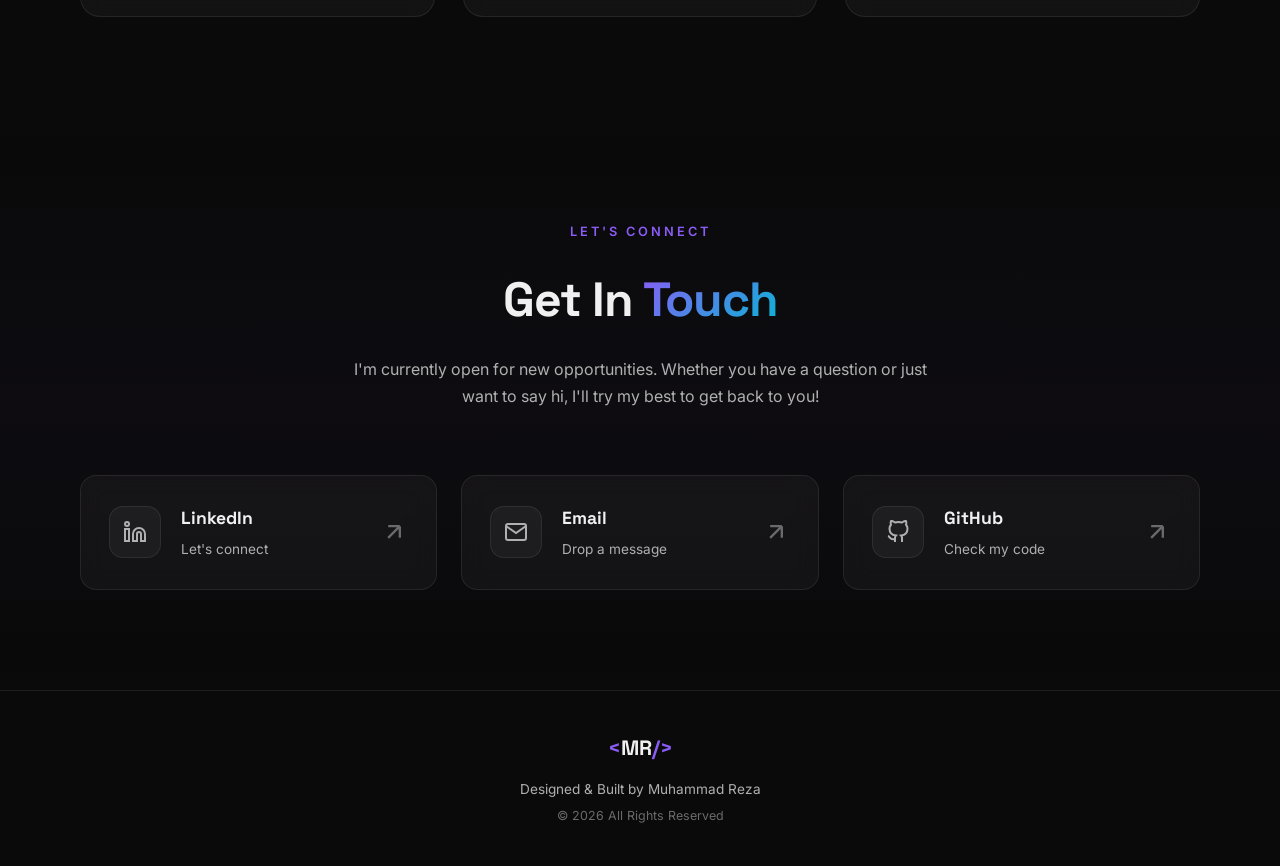
==== commit 8593887c: "Updated index.html" ====
--- a/index.html
+++ b/index.html
@@ -181,15 +181,15 @@
                 <div class="skills-strip-top">
                     <div class="skills-label">Core Skills</div>
                     <div class="skills-list">
-                        <span class="skill-badge purple">UI/UX Design</span>
+                        <span class="skill-badge orange">UI/UX Design</span>
                         <span class="skill-badge blue">Figma</span>
                         <span class="skill-badge yellow">Prototyping</span>
                         <span class="skill-badge cyan">Wireframing</span>
-                        <span class="skill-badge purple">Responsive Design</span>
+                        <span class="skill-badge orange">Responsive Design</span>
                         <span class="skill-badge blue">Photoshop</span>
                         <span class="skill-badge yellow">Illustrator</span>
                         <span class="skill-badge cyan">Canva</span>
-                        <span class="skill-badge purple">HTML | CSS | JS</span>
+                        <span class="skill-badge orange">HTML | CSS | JS</span>
                         <span class="skill-badge blue">Java</span>
                         <span class="skill-badge yellow">MYSQL</span>
                         <span class="skill-badge cyan">C</span>
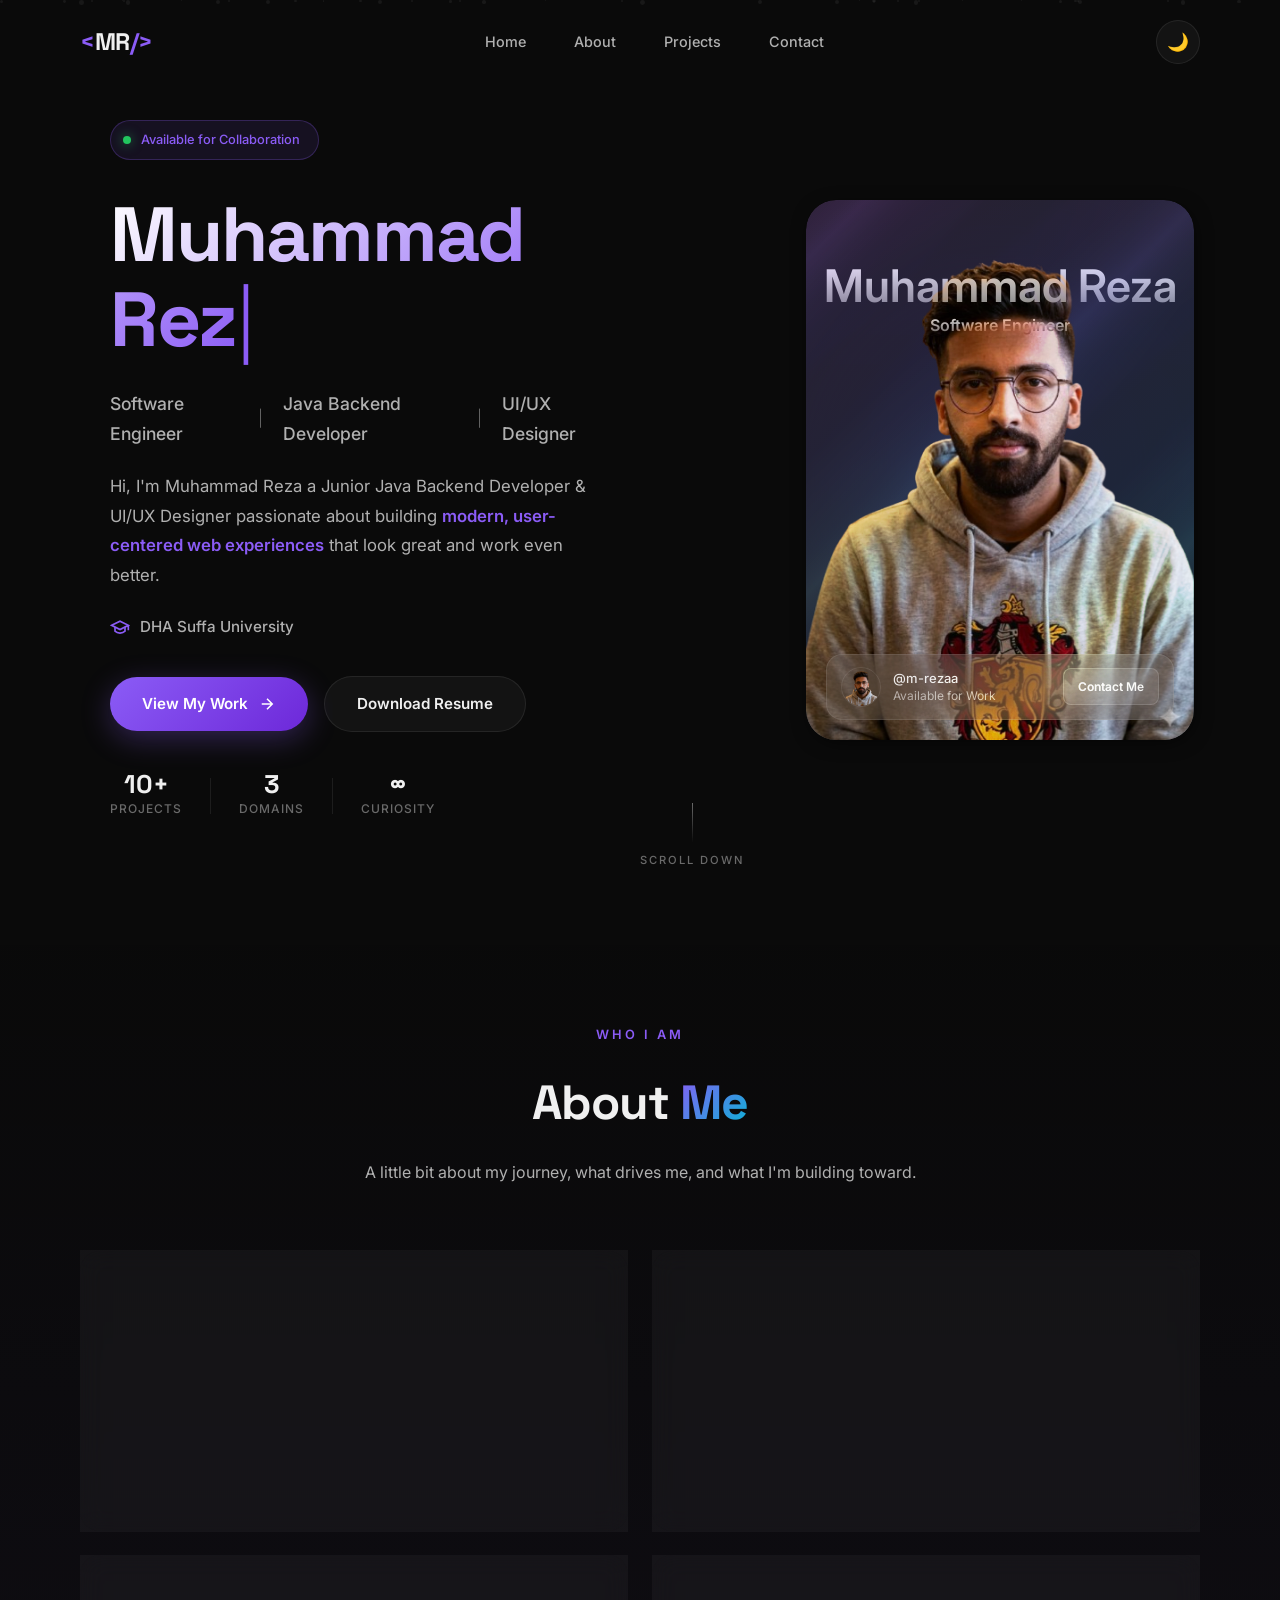
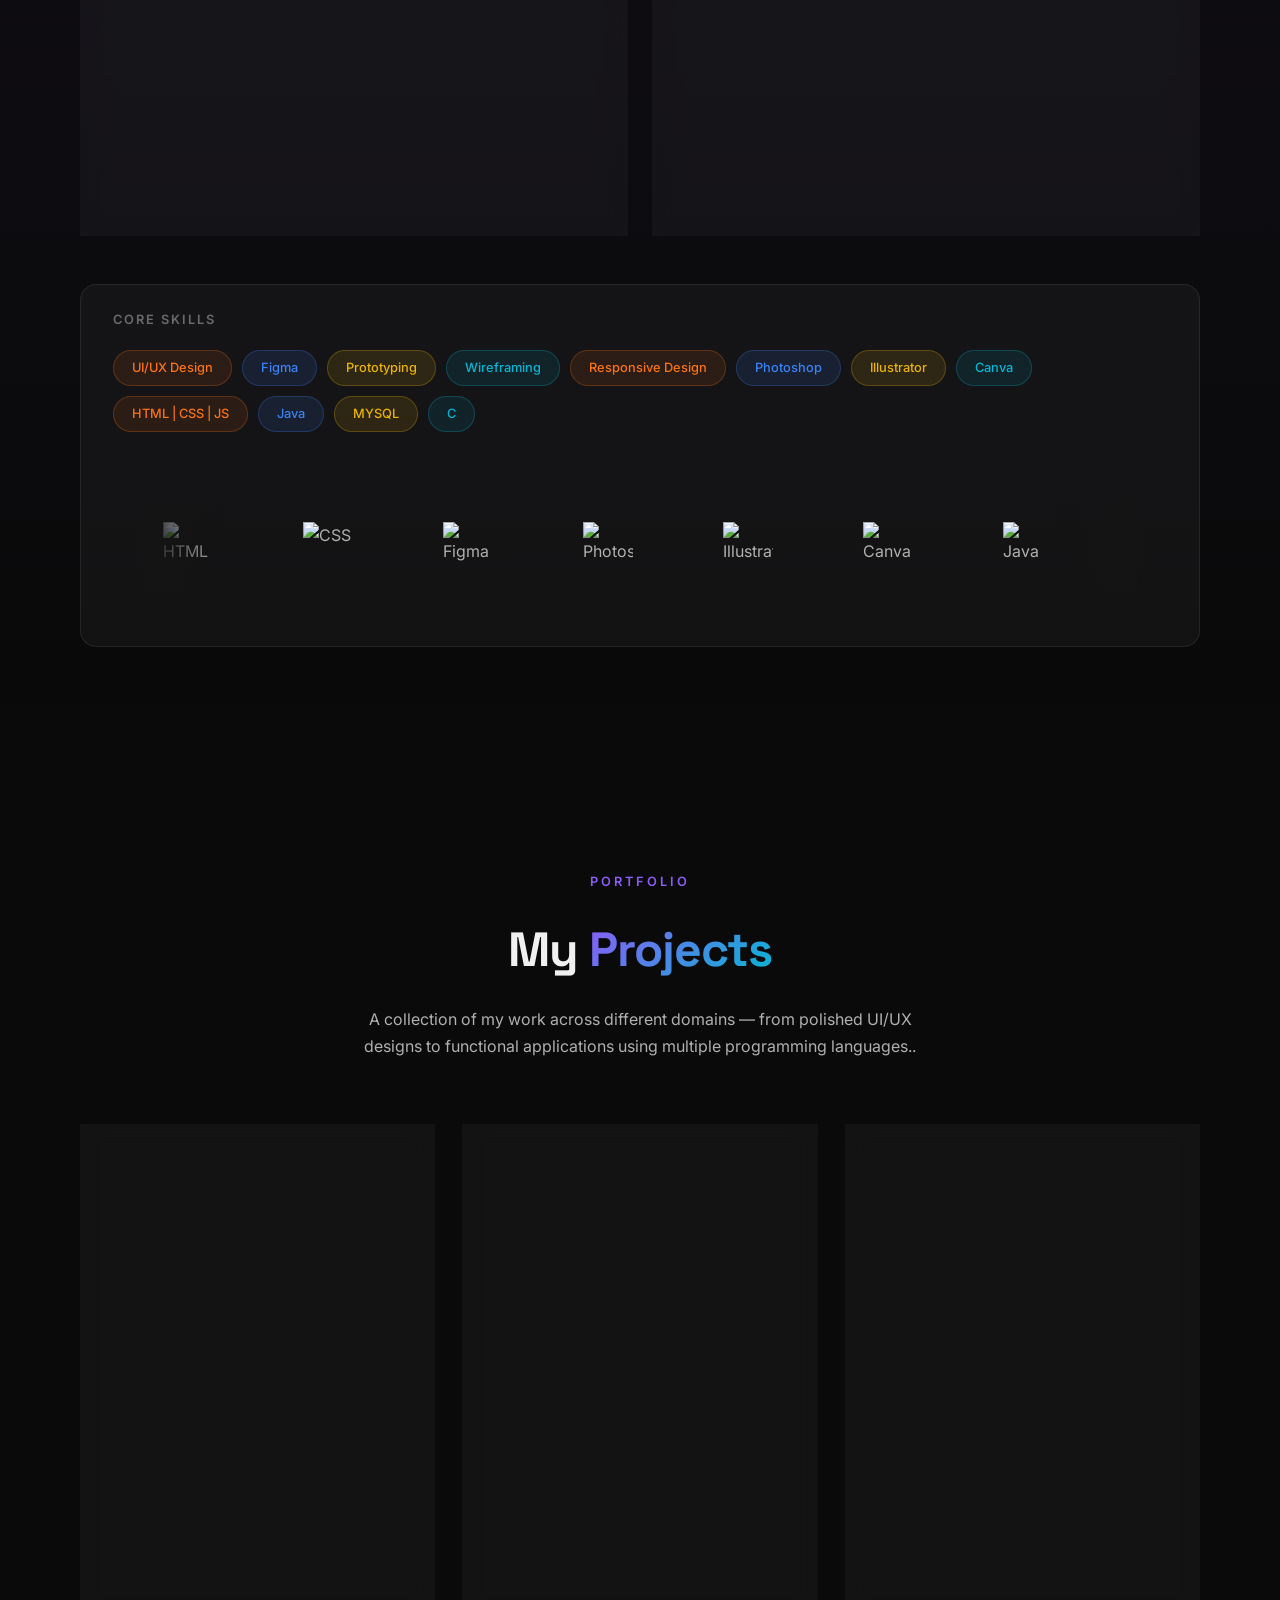
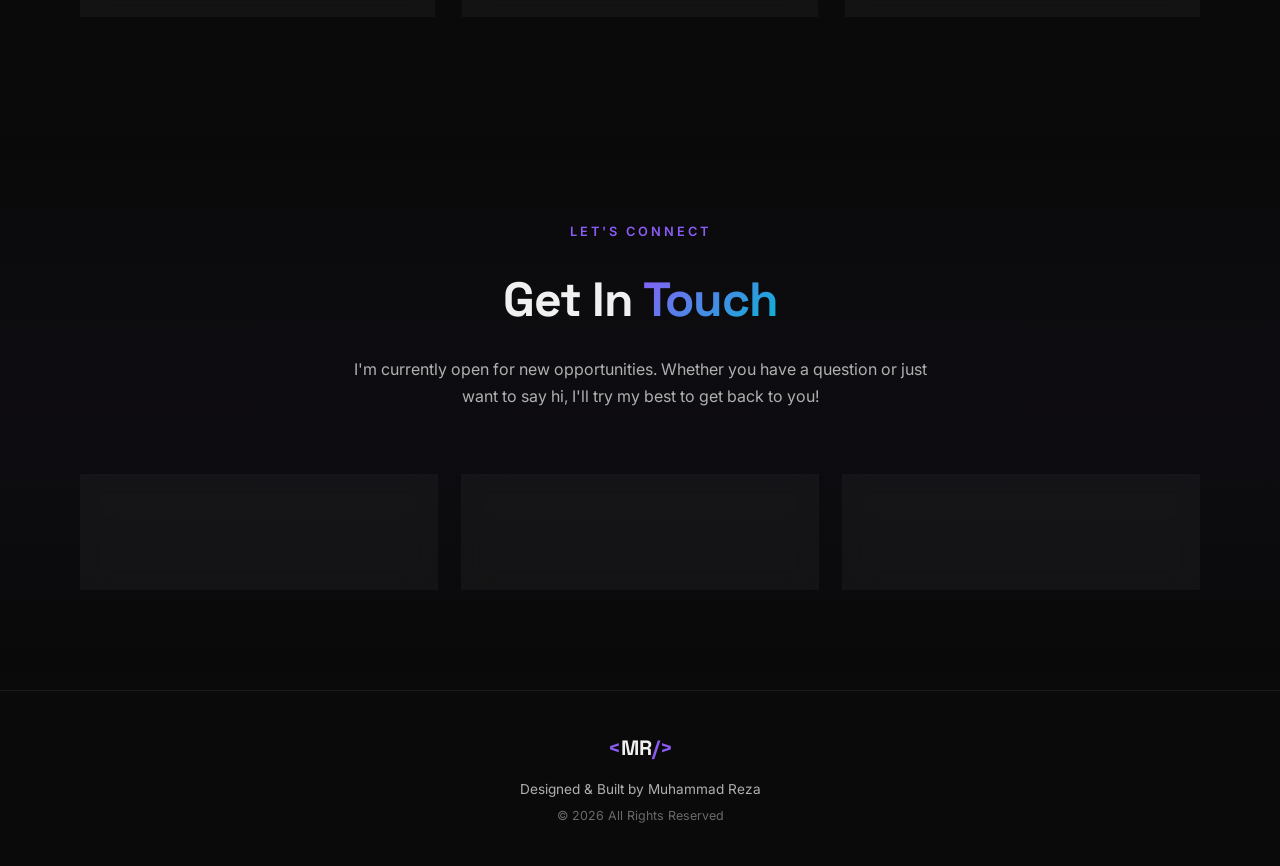
==== commit a254d47a: "Update skills logo strip" ====
--- a/index.html
+++ b/index.html
@@ -209,6 +209,15 @@
                                     <div class="logoloop-logo"><img src="https://cdn.jsdelivr.net/gh/devicons/devicon@latest/icons/figma/figma-original.svg" alt="Figma" title="Figma" loading="lazy" draggable="false"></div>
                                 </li>
                                 <li class="logoloop__item">
+                                    <div class="logoloop-logo"><img src="https://cdn.jsdelivr.net/gh/devicons/devicon@latest/icons/photoshop/photoshop-original.svg" alt="Photoshop" title="Photoshop" loading="lazy" draggable="false"></div>
+                                </li>
+                                <li class="logoloop__item">
+                                    <div class="logoloop-logo"><img src="https://cdn.jsdelivr.net/gh/devicons/devicon@latest/icons/illustrator/illustrator-original.svg" alt="Illustrator" title="Illustrator" loading="lazy" draggable="false"></div>
+                                </li>
+                                <li class="logoloop__item">
+                                    <div class="logoloop-logo"><img src="https://cdn.jsdelivr.net/gh/devicons/devicon@latest/icons/canva/canva-original.svg" alt="Canva" title="Canva" loading="lazy" draggable="false"></div>
+                                </li>
+                                <li class="logoloop__item">
                                     <div class="logoloop-logo"><img src="https://cdn.jsdelivr.net/gh/devicons/devicon@latest/icons/java/java-original.svg" alt="Java" title="Java" loading="lazy" draggable="false"></div>
                                 </li>
                                 <li class="logoloop__item">
@@ -229,7 +238,19 @@
                                     <div class="logoloop-logo"><img src="https://cdn.jsdelivr.net/gh/devicons/devicon@latest/icons/css3/css3-original.svg" alt="CSS" loading="lazy" draggable="false"></div>
                                 </li>
                                 <li class="logoloop__item">
+                                    <div class="logoloop-logo"><img src="https://cdn.jsdelivr.net/gh/devicons/devicon@latest/icons/javascript/javascript-original.svg" alt="JavaScript" loading="lazy" draggable="false"></div>
+                                </li>
+                                <li class="logoloop__item">
                                     <div class="logoloop-logo"><img src="https://cdn.jsdelivr.net/gh/devicons/devicon@latest/icons/figma/figma-original.svg" alt="Figma" loading="lazy" draggable="false"></div>
+                                </li>
+                                <li class="logoloop__item">
+                                    <div class="logoloop-logo"><img src="https://cdn.jsdelivr.net/gh/devicons/devicon@latest/icons/photoshop/photoshop-original.svg" alt="Photoshop" loading="lazy" draggable="false"></div>
+                                </li>
+                                <li class="logoloop__item">
+                                    <div class="logoloop-logo"><img src="https://cdn.jsdelivr.net/gh/devicons/devicon@latest/icons/illustrator/illustrator-original.svg" alt="Illustrator" loading="lazy" draggable="false"></div>
+                                </li>
+                                <li class="logoloop__item">
+                                    <div class="logoloop-logo"><img src="https://cdn.jsdelivr.net/gh/devicons/devicon@latest/icons/canva/canva-original.svg" alt="Canva" loading="lazy" draggable="false"></div>
                                 </li>
                                 <li class="logoloop__item">
                                     <div class="logoloop-logo"><img src="https://cdn.jsdelivr.net/gh/devicons/devicon@latest/icons/java/java-original.svg" alt="Java" loading="lazy" draggable="false"></div>
